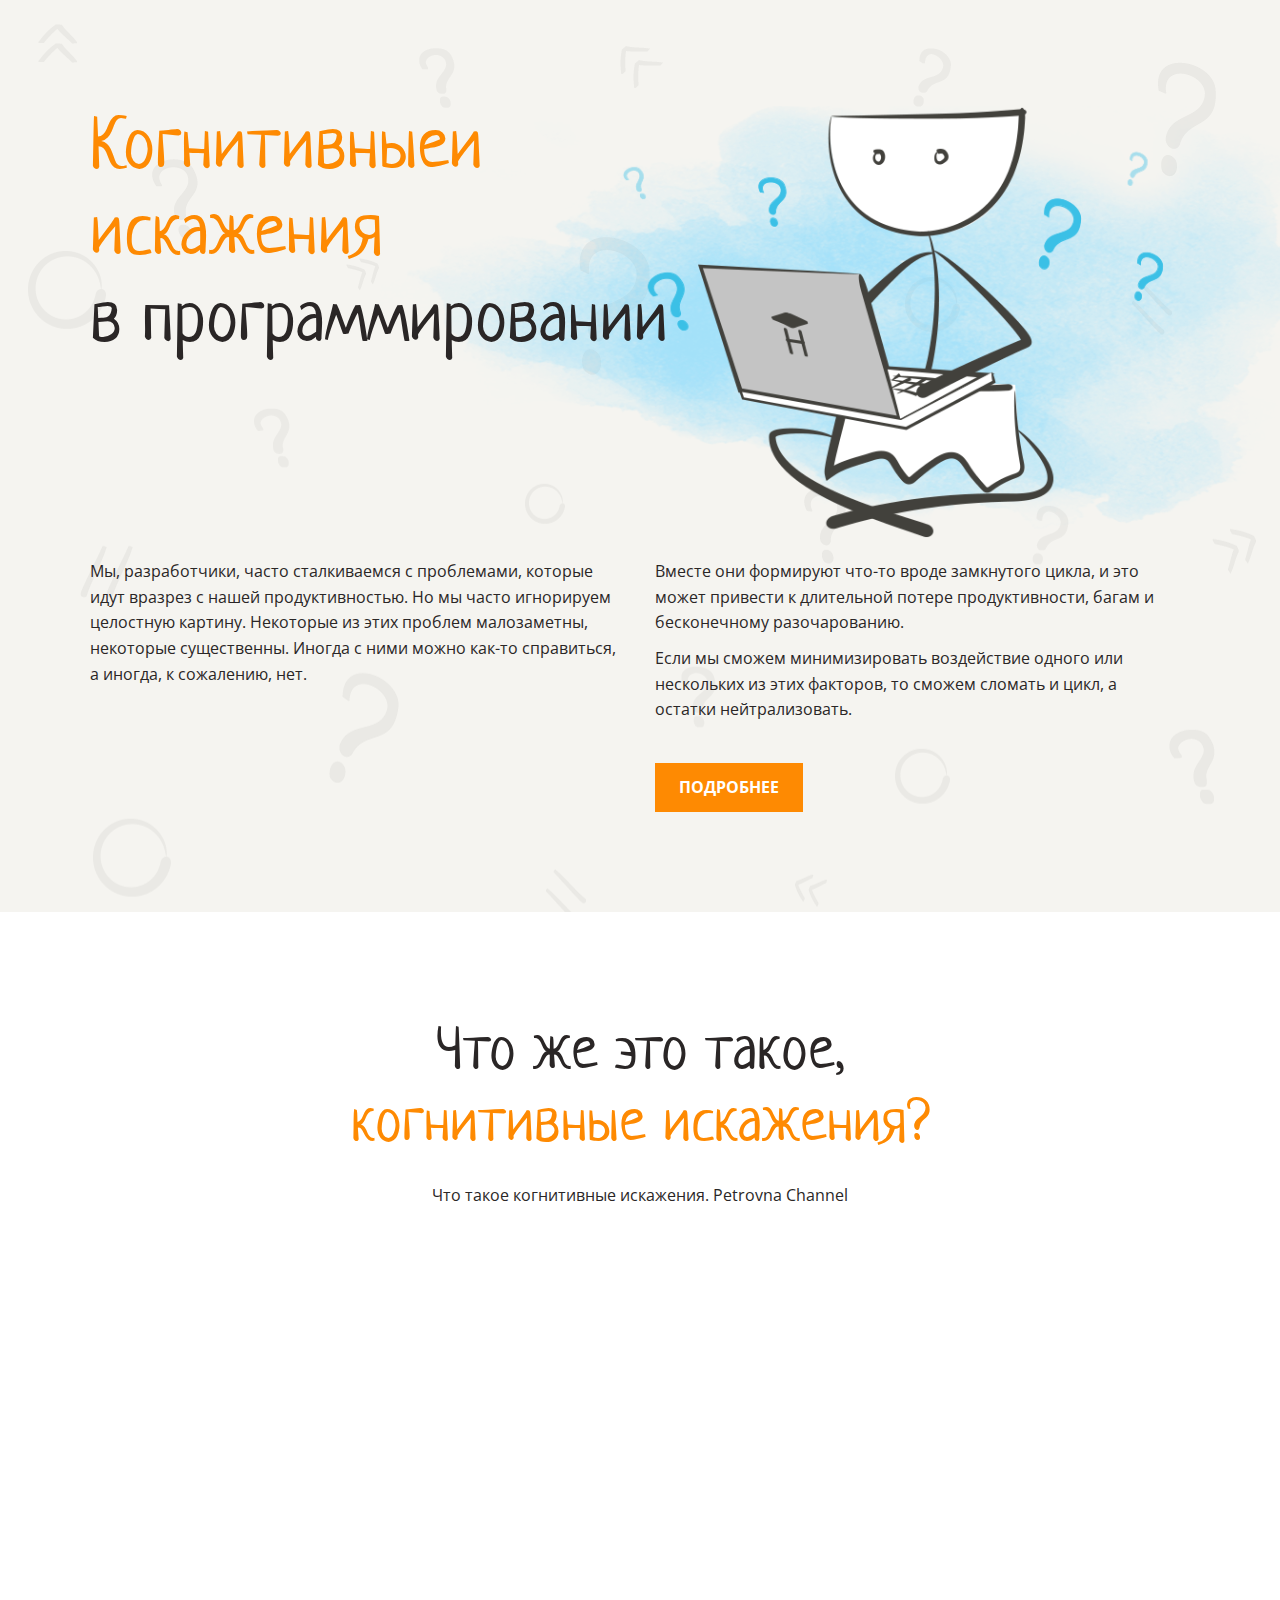
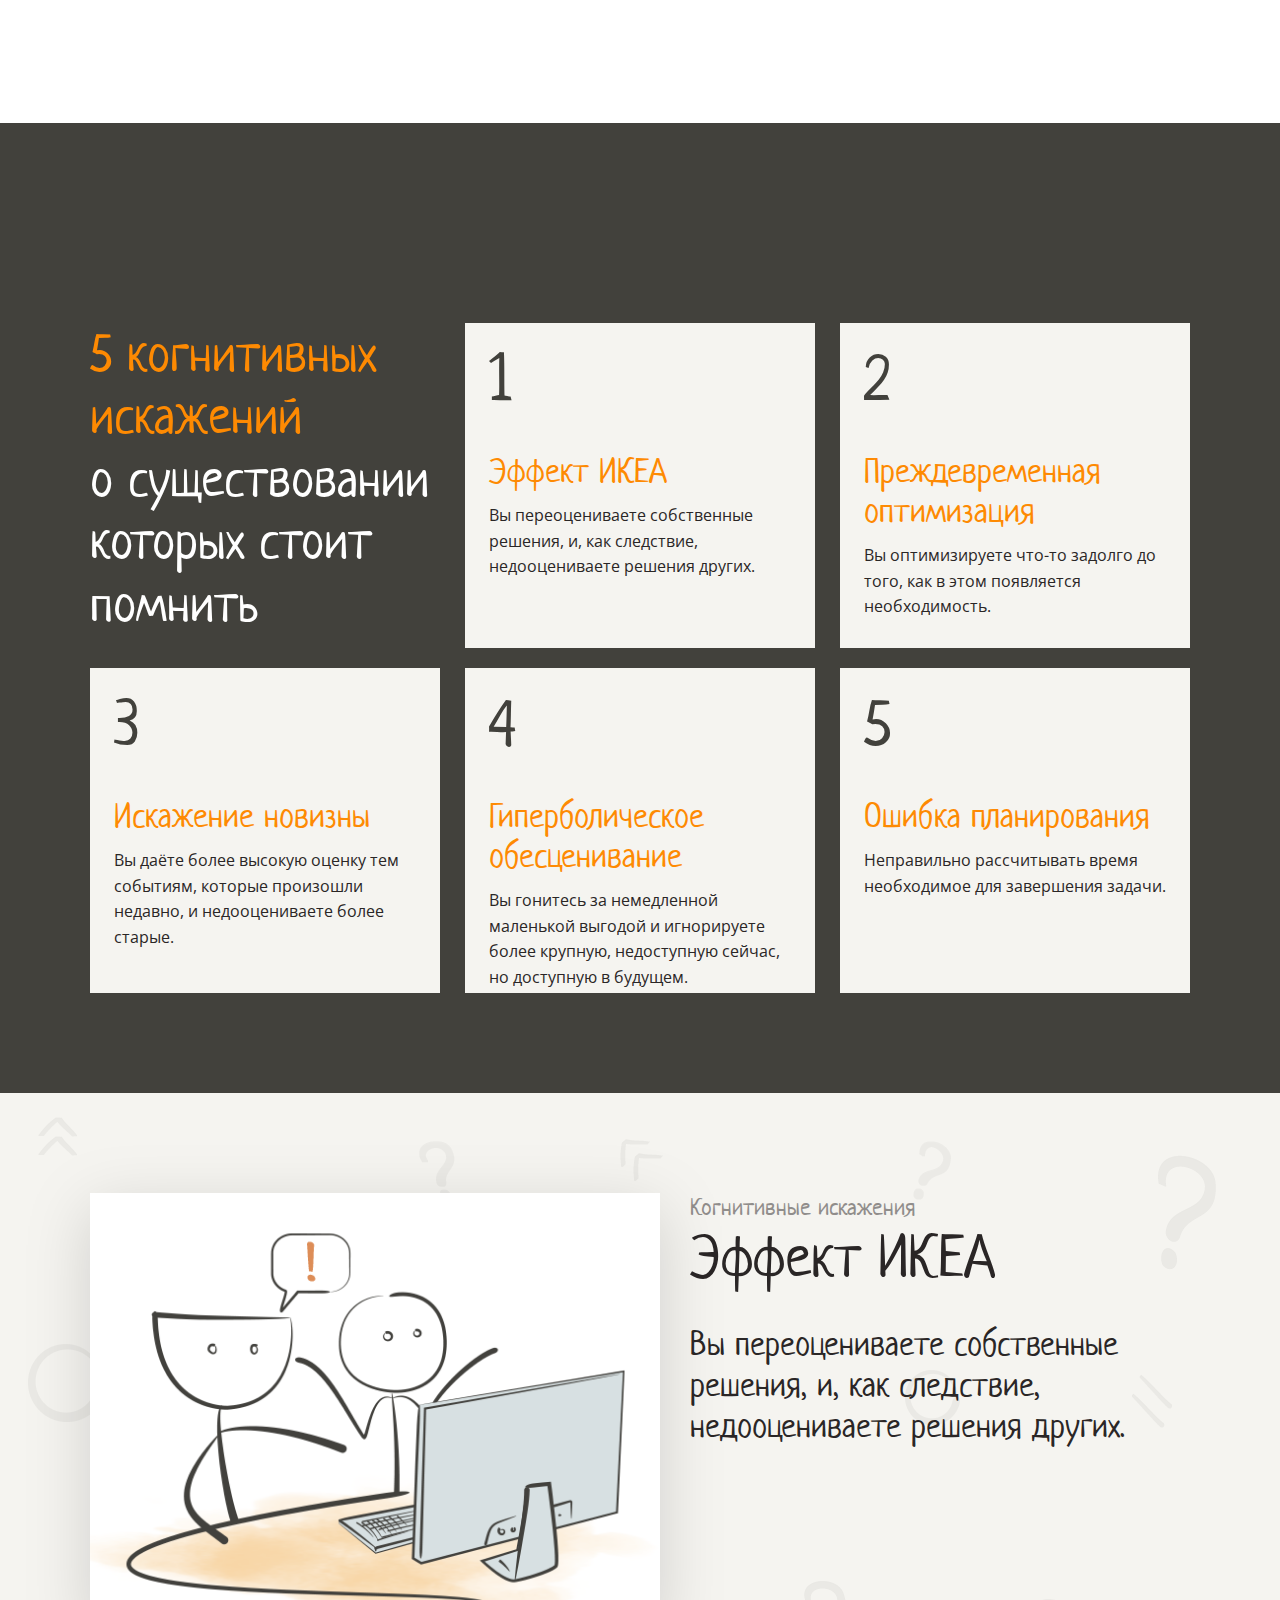
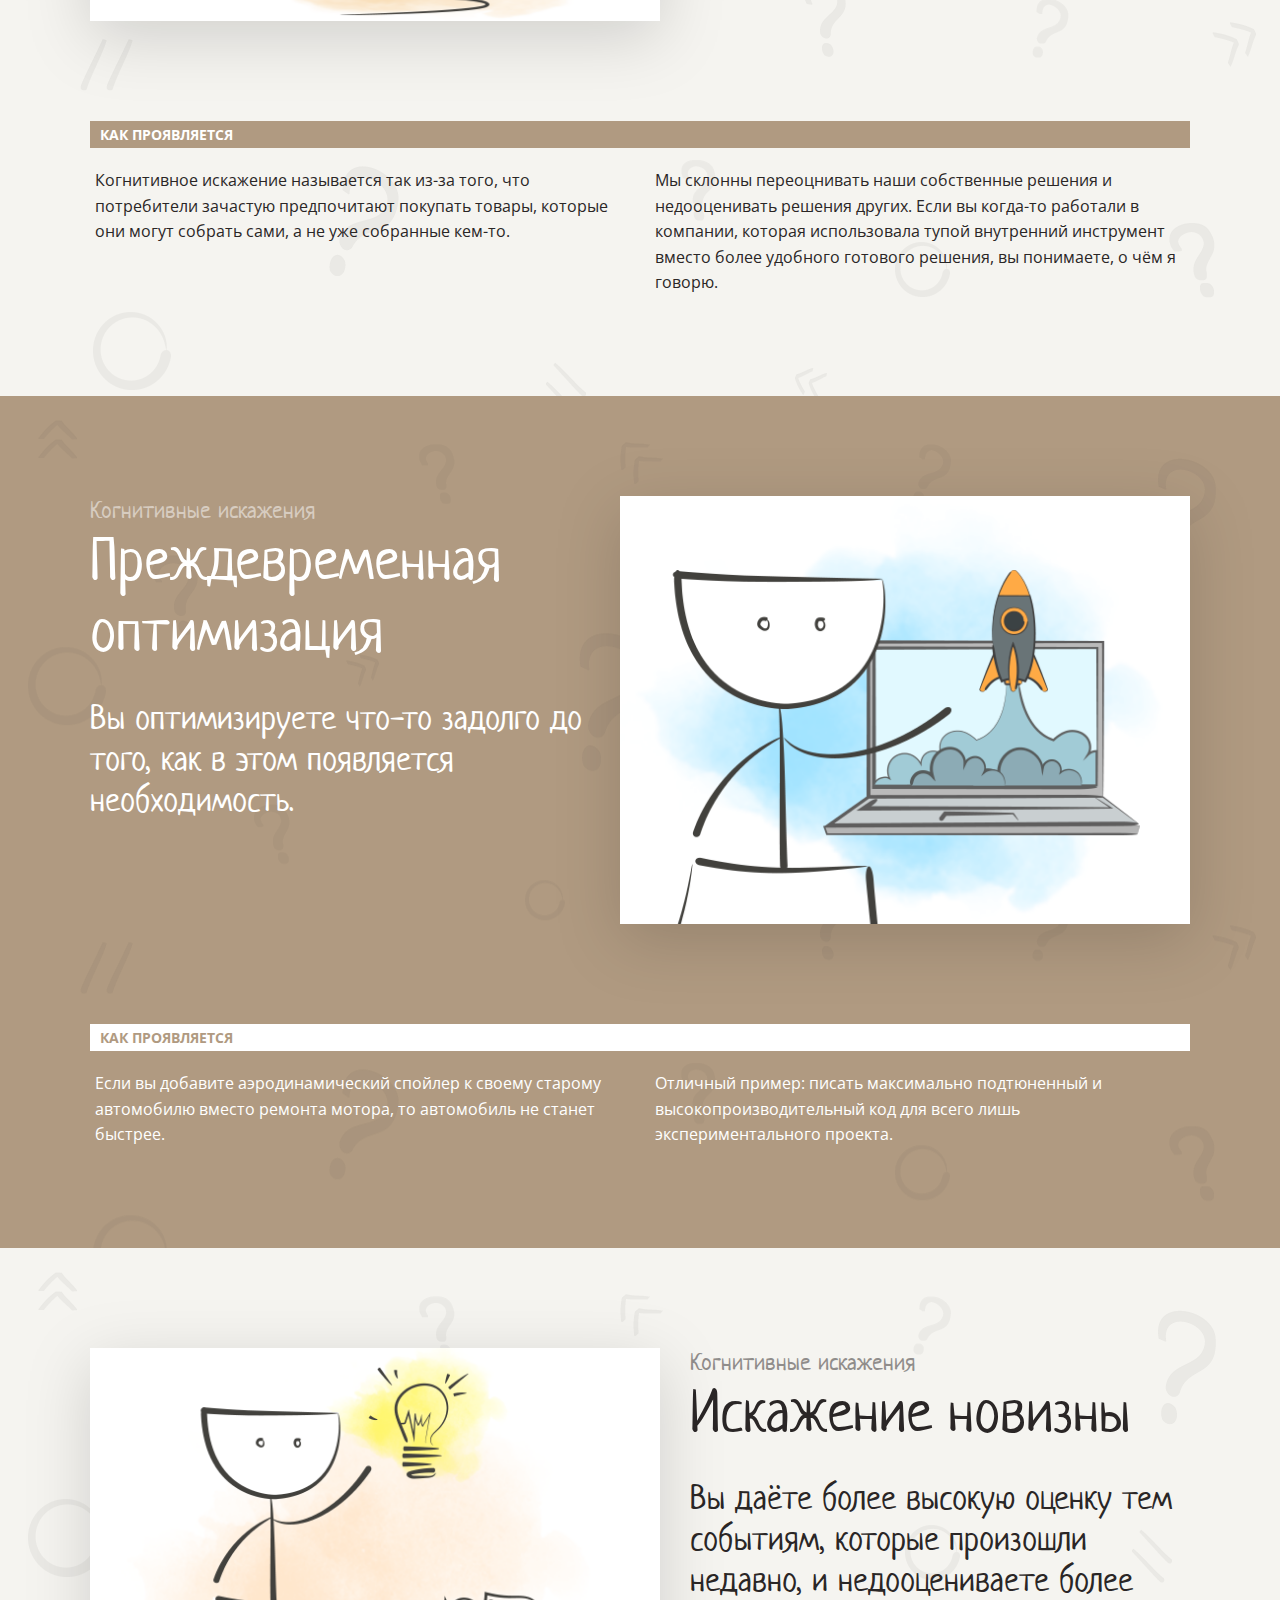
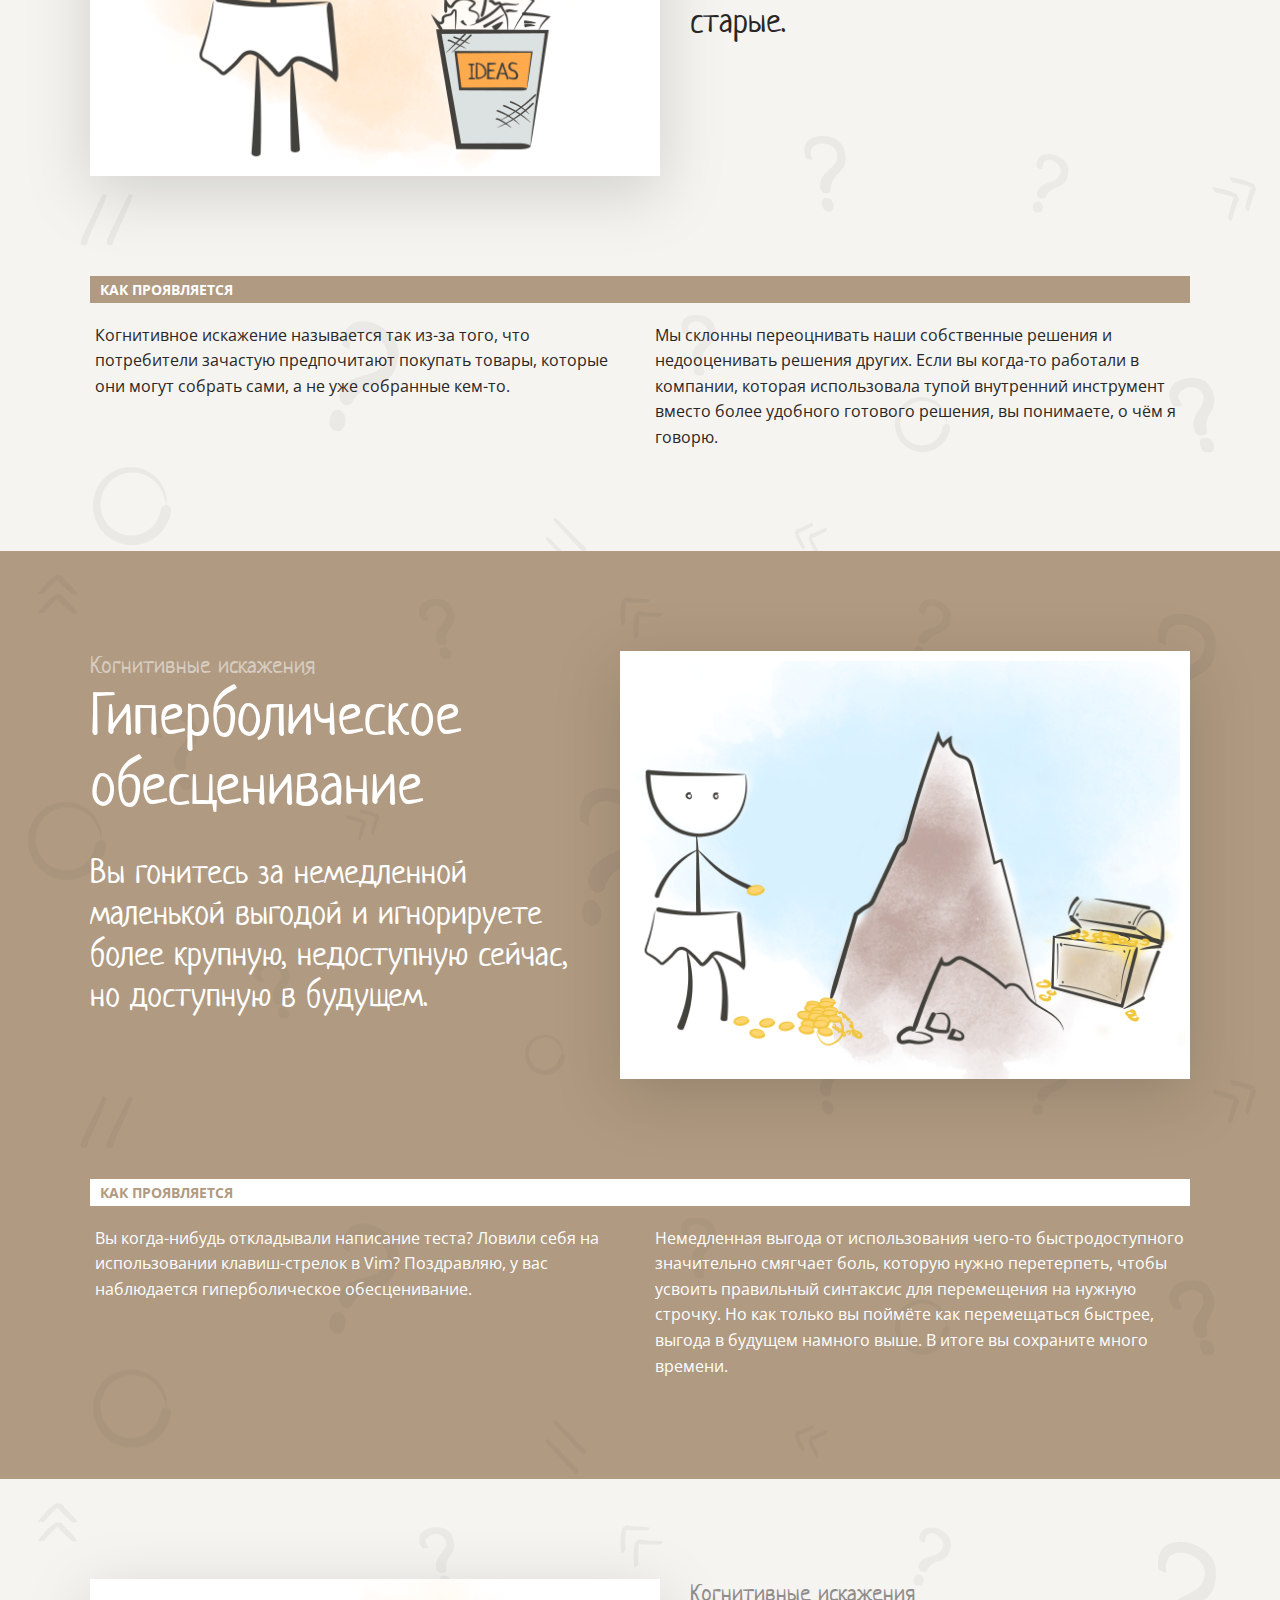
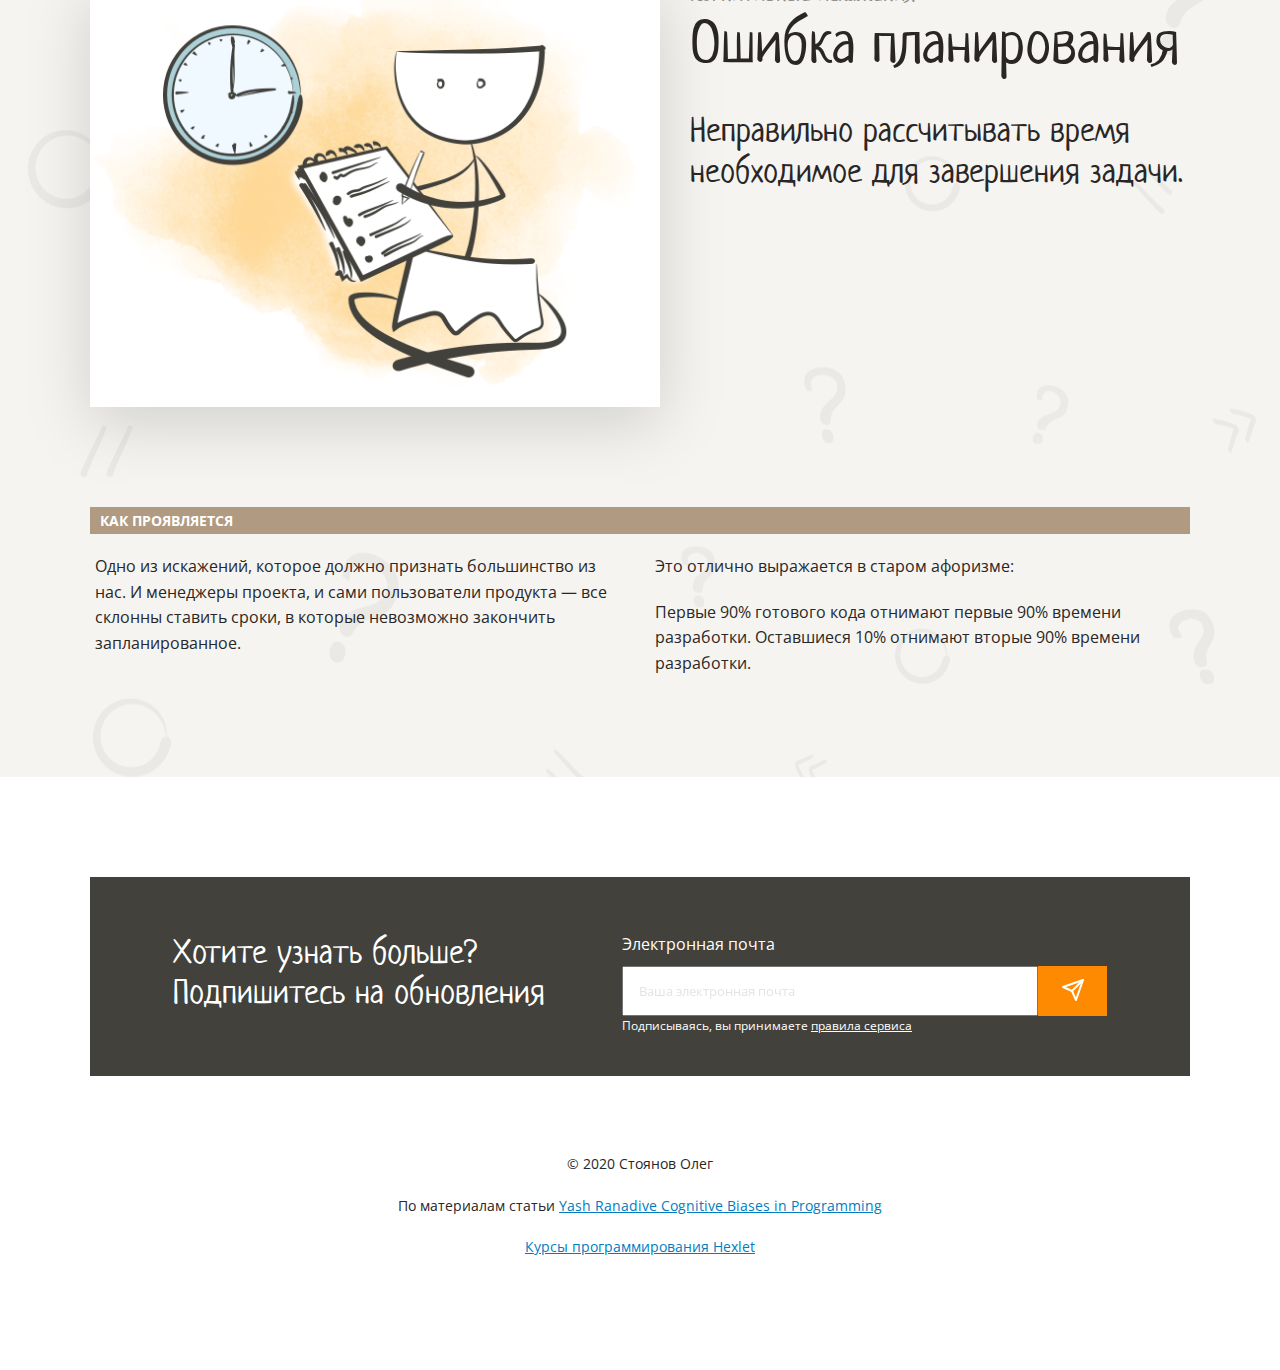
==== src/index.html @ 4da56d98 "add folder src and rename class like OOCSS" ====
<!DOCTYPE html>
<html lang="ru">
<head>
    <meta charset="UTF-8">
    <meta name="viewport" content="width=device-width, initial-scale=1.0">
    <meta http-equiv="X-UA-Compatible" content="ie=edge">
    <title>Когнитивные искажения Олег</title>
    <link rel="preconnect" href="https://fonts.gstatic.com">
    <link href="https://fonts.googleapis.com/css2?family=Open+Sans:wght@400;700&display=swap" rel="stylesheet">
    <link rel="preconnect" href="https://fonts.gstatic.com">
    <link href="https://fonts.googleapis.com/css2?family=Neucha&display=swap" rel="stylesheet">
    <link rel="stylesheet" href="styles/style.css">
</head>
<body>
    <header class="header header-bg">
        <div class="container">
            <h1 class="title">Когнитивныеи <br>искажения <br><span>в программировании</span></h1>
            <div class="header-img">
                <img src="images/main.png" alt="main">
            </div>
            <div class="header-inner mt-200">
                <div class="header-inner-text">
                    <p>Мы, разработчики, часто сталкиваемся с проблемами, которые идут вразрез с нашей продуктивностью.
                        Но мы часто игнорируем целостную картину. Некоторые из этих проблем малозаметны, некоторые
                        существенны. Иногда с ними можно как-то справиться, а иногда, к сожалению, нет.</p>
                </div>
                <div class="header-inner-text">
                    <p class="ml-30">
                        Вместе они формируют что-то вроде замкнутого цикла, и это может привести к длительной потере
                        продуктивности, багам и бесконечному разочарованию.
                    </p>
                    <p class="ml-30">
                        Если мы сможем минимизировать воздействие
                        одного или нескольких из этих факторов, то сможем сломать и цикл, а остатки нейтрализовать.
                    </p>
                    <a href="#" class="yellow-link yellow-link-hover mt-30 ml-30 link-p">подробнее</a>
                </div>
            </div>
        </div>
    </header>
    <main>
        <section class="video-block pt-100">
            <div class="container">
                <h2 class="video-title">Что же это такое,<span>когнитивные искажения?</span></h2>
                <p class="sub-title mb-30 mt-27">Что такое когнитивные искажения. Petrovna Channel</p>
                <div class="video-block-content">
                    <iframe class="video" width="919" height="569" src="https://www.youtube.com/embed/jie9AizBqss"
                        frameborder="0" allowfullscreen></iframe>
                </div>
            </div>
        </section>
        <section class="navigation" id="navigation">
            <div class="container">
                <div class="card-block">
                    <div class="card bg-transparent pd-0">
                        <h3 class="card-title">5 когнитивных искажений <span>о существовании которых стоит
                                помнить</span></h3>
                    </div>
                    <a class="card cart-hover" href="#ikea-effect">
                        <span class="number">1</span>
                        <p class="card-sub-title">Эффект ИКЕА</p>
                        <p class="card-text">Вы переоцениваете собственные решения, и, как следствие, недооцениваете
                            решения других.</p>
                    </a>
                    <a class="card cart-hover" href="#premature-optimization">
                        <span class="number">2</span>
                        <p class="card-sub-title">Преждевременная оптимизация</p>
                        <p class="card-text">Вы оптимизируете что-то задолго до того, как в этом появляется
                            необходимость.
                        </p>
                    </a>
                    <a class="card cart-hover" href="#distortion-of-novelty">
                        <span class="number">3</span>
                        <p class="card-sub-title">Искажение новизны</p>
                        <p class="card-text">Вы даёте более высокую оценку тем событиям, которые произошли недавно, и
                            недооцениваете более старые.</p>
                    </a>
                    <a class="card cart-hover" href="#hyperbolic-depreciation">
                        <span class="number">4</span>
                        <p class="card-sub-title">Гиперболическое обесценивание</p>
                        <p class="card-text">Вы гонитесь за немедленной маленькой выгодой и игнорируете более крупную,
                            недоступную сейчас, но доступную в будущем.</p>
                    </a>
                    <a class="card cart-hover" href="#errors-in-planning">
                        <span class="number">5</span>
                        <p class="card-sub-title">Ошибка планирования</p>
                        <p class="card-text">Неправильно рассчитывать время необходимое для завершения задачи.</p>
                    </a>
                </div>
            </div>
        </section>
        <section class="inner-block inner-block-dark inner-bg" id="ikea-effect">
            <div class="container">
                <div class="flex-block">
                    <div class="block-img">
                        <img src="images/1.png" alt="">
                    </div>
                    <div class="block-cont">
                        <span class="inner-sub-title">Когнитивные искажения</span>
                        <h2 class="inner-title">Эффект ИКЕА</h2>
                        <p class="block-text">
                            Вы переоцениваете собственные решения, и, как следствие, недооцениваете решения других.
                        </p>
                    </div>
                </div>
                <h3 class="title-sm color-white bg-brown mt-100 mb-20">Как проявляется</h3>
                <div class="flex-block">
                    <p class="block-content">Когнитивное искажение называется так из-за того, что потребители зачастую
                        предпочитают покупать товары, которые они могут собрать сами, а не уже собранные кем-то.</p>
                    <p class="block-content">Мы склонны переоцнивать наши собственные решения и недооценивать решения
                        других.
                        Если вы когда-то работали в компании, которая использовала тупой внутренний инструмент вместо
                        более
                        удобного готового решения, вы понимаете, о чём я говорю.</p>
                </div>
            </div>
        </section>
        <section class="inner-block inner-bg inner-block-brown" id="premature-optimization">
            <div class="container">
                <div class="flex-block flex-block-revers">
                    <div class="block-img block-img-margin">
                        <img src="images/2.png" alt="">
                    </div>
                    <div class="block-cont block-cont-margin">
                        <span class="inner-sub-title sub-title-white">Когнитивные искажения</span>
                        <h2 class="inner-title color-white">Преждевременная оптимизация</h2>
                        <p class="block-text color-white">
                            Вы оптимизируете что-то задолго до того, как в этом появляется необходимость.
                        </p>
                    </div>
                </div>
                <h3 class="title-sm color-white bg-white color-brown mt-100 mb-20">Как проявляется</h3>
                <div class="flex-block">
                    <p class="block-content color-white">Если вы добавите аэродинамический спойлер к своему
                        старому
                        автомобилю вместо ремонта мотора, то автомобиль не станет быстрее.</p>
                    <p class="block-content color-white">Отличный пример: писать максимально подтюненный и
                        высокопроизводительный код для всего лишь экспериментального проекта.</p>
                </div>
            </div>
        </section>
        <section class="inner-block inner-block-dark inner-bg" id="distortion-of-novelty">
            <div class="container">
                <div class="flex-block">
                    <div class="block-img">
                        <img src="images/3.png" alt="">
                    </div>
                    <div class="block-cont block-cont-margin">
                        <span class="inner-sub-title">Когнитивные искажения</span>
                        <h2 class="inner-title">Искажение новизны</h2>
                        <p class="block-text">
                            Вы даёте более высокую оценку тем событиям, которые произошли недавно, и недооцениваете
                            более
                            старые.
                        </p>
                    </div>
                </div>
                <h3 class="title-sm color-white bg-brown mt-100 mb-20">Как проявляется</h3>
                <div class="flex-block">
                    <p class="block-content">Когнитивное искажение называется так из-за того, что потребители зачастую
                        предпочитают покупать товары, которые они могут собрать сами, а не уже собранные кем-то.</p>
                    <p class="block-content">Мы склонны переоцнивать наши собственные решения и недооценивать решения
                        других.
                        Если вы когда-то работали в компании, которая использовала тупой внутренний инструмент вместо
                        более
                        удобного готового решения, вы понимаете, о чём я говорю.</p>
                </div>
            </div>
        </section>
        <section class="inner-block inner-bg inner-block-brown" id="hyperbolic-depreciation">
            <div class="container">
                <div class="flex-block flex-block-revers">
                    <div class="block-img block-img-margin">
                        <img src="images/4.png" alt="">
                    </div>
                    <div class="block-cont block-cont-margin">
                        <span class="inner-sub-title sub-title-white">Когнитивные искажения</span>
                        <h2 class="inner-title color-white">Гиперболическое обесценивание</h2>
                        <p class="block-text color-white">
                            Вы гонитесь за немедленной маленькой выгодой и игнорируете более крупную, недоступную
                            сейчас, но
                            доступную в будущем.
                        </p>
                    </div>
                </div>
                <h3 class="title-sm color-white bg-white color-brown mt-100 mb-20">Как проявляется</h3>
                <div class="flex-block">
                    <p class="block-content color-white">Вы когда-нибудь откладывали написание теста? Ловили
                        себя на
                        использовании клавиш-стрелок в Vim? Поздравляю, у вас наблюдается гиперболическое обесценивание.
                    </p>
                    <p class="block-content color-white">Немедленная выгода от использования чего-то
                        быстродоступного
                        значительно смягчает боль, которую нужно перетерпеть, чтобы усвоить правильный синтаксис для
                        перемещения на нужную строчку. Но как только вы поймёте как перемещаться быстрее, выгода в
                        будущем
                        намного выше. В итоге вы сохраните много времени.</p>
                </div>
            </div>
        </section>
        <section class="inner-block inner-block-dark inner-bg" id="errors-in-planning">
            <div class="container">
                <div class="flex-block">
                    <div class="block-img">
                        <img src="images/5.png" alt="">
                    </div>
                    <div class="block-cont block-cont-margin">
                        <span class="inner-sub-title">Когнитивные искажения</span>
                        <h2 class="inner-title">Ошибка планирования</h2>
                        <p class="block-text">
                            Неправильно рассчитывать время необходимое для завершения задачи.
                        </p>
                    </div>
                </div>
                <h3 class="title-sm color-white bg-brown mt-100 mb-20">Как проявляется</h3>
                <div class="flex-block">
                    <p class="block-content">Одно из искажений, которое должно признать большинство из нас. И менеджеры
                        проекта, и сами пользователи продукта — все склонны ставить сроки, в которые невозможно
                        закончить
                        запланированное.</p>
                    <p class="block-content"><span>Это отлично выражается в старом афоризме: </span>Первые 90% готового
                        кода
                        отнимают первые 90% времени разработки. Оставшиеся 10% отнимают вторые 90% времени разработки.
                    </p>
                </div>
            </div>
        </section>
    </main>
    <footer class="footer">
        <div class="container">
            <div class="footer-inner">
                <div class="footer-inner-text">
                    <h3 class="color-white">Хотите узнать больше? Подпишитесь на обновления</h3>
                </div>
                <div class="footer-inner-form">
                    <form action="" class="form-footer">
                        <label for="input-email" class="color-white">Электронная почта</label>
                        <div class="form-block">
                            <input type="email" id="input-email" placeholder="Ваша электронная почта">
                            <button class="btn btn-footer btn-yellow btn-yellow-hover"></button>
                        </div>

                        <p class="form-text color-white">Подписываясь, вы принимаете <a href="#" class="fom-link color-white">правила
                                сервиса</a>
                        </p>
                    </form>
                </div>
            </div>
            <div class="footer-bottom">
                <p class="footer-copy">© 2020 Стоянов Олег</p>
                <p class="footer-bottom-text">По материалам статьи
                    <a href="https://medium.com/hackernoon/cognitive-biases-in-programming-5e937707c27b"
                        class="footer-bottom-link">Yash Ranadive Cognitive Biases in Programming</a>
                </p>
                <a href="https://ru.hexlet.io/" class="footer-bottom-link">Курсы программирования Hexlet</a>
            </div>
        </div>
    </footer>

</body>

</html>
---- src/styles/style.css ----
/** CSS STYLE **/
:root{
   --color-white:#fff;
   --transparent-white:#d7ccc0;
   --color-light:#f5f4f0;
   --color-basis:#fe8a02;
   --color-dark:#2a2626;
   --transparerent-dark: #908d8b;
   --color-brown:#b09a81;
   --color-blue:#1085c5;
   --color-primary-dark:#42413C;
   --bg-basis-hover: #EA7600;


}

*{
   box-sizing: border-box;
   margin: 0;
   padding: 0;
}

body{
   font-family: 'Open Sans', sans-serif;
   font-size: 16px;
   line-height: 1.6em;
   color:var(--color-dark);
}

h1, h2, h3, h4, h5, h6{
   font-family: 'Neucha', cursive;
   line-height: 1.2em;
   font-weight: 400;
}

h1{
   font-size: 72px;
}

h2{
   font-size: 60px;
}

h3{
   font-size: 34px;
}

a{
   text-decoration: none;
}

.btn{
   outline: none;
   border: none;
   background: transparent;
   cursor: pointer;
}

.mt-200{
   margin-top:200px;
}

.mt-100{
   margin-top:100px;
}

.mt-30{
   margin-top: 30px;
}

.mt-27{
   margin-top: 27px;
}

.mb-30{
   margin-bottom:30px;
}

.mb-20{
   margin-bottom:20px;
}

.ml-30{
   margin-left: 30px;
}

.pt-100{
   padding-top:100px;
}

.link-p{
   padding: 12px 24px;
}

.yellow-link{
   background:var(--color-basis);
   text-transform: uppercase;
   font-weight: 700;
   color:var(--color-white);
   display: inline-block;
}

.btn-yellow{
   background-color: var(--color-basis);
}

.yellow-link-hover:hover,
.btn-yellow-hover:hover{
   background:var(--bg-basis-hover);
}

.color-white{
   color: var(--color-white);
}

.bg-brown{
   background-color:var(--color-brown);
}

.bg-white{
   background-color:var(--color-white);
}

.color-brown{
   color:var(--color-brown)
}

.container{
   --size:1100px;
   max-width: var(--size);
   margin: 0px auto;
   position: relative;
}

.header{
   padding: 100px 0;
   background: var(--color-light);
}

.header-bg{
   position: relative; 
 }

 .header-bg::before{
   content:"";
   position: absolute;
   left: 0;
   right: 0;
   top: 0;
   bottom: 0;
   background-image: url(../images/background.png);
   background-repeat: no-repeat;
   opacity: 0.06;
}

.header-img {
   position: absolute;
    max-height: 525px;
    max-width: 100%;
    top: -55px;
    right: -290px;
}

.header-img img{
   width: 100%;
}

.title{
   color:var(--color-basis);
   margin: 0;
   position: relative;
   z-index: 3;
}

.title > span{
   color: var(--color-dark);
}

.header-inner {
   display: flex;
   flex-wrap: wrap;
}

.header-inner-text {
   max-width: 535px;
}

.header-inner-text p{
   margin-bottom: 10px;
}

/* video */
.video-block{
   position: relative;
}

.video-title{
   color: var(--color-dark);
   text-align: center;
}

.video-title > span {
   display: block;
   color:var(--color-basis);
}

.sub-title {
    text-align: center;
}

.video-block-content {
   max-width: 919px;
   margin: 0px auto;
   position: relative;
   z-index: 9;
}

.video {
   display: block;
   filter: drop-shadow(0 16px 32px rgba(0, 0, 0, 0.15));
}

/* navigation */
.navigation{
   background-color: var(--color-primary-dark);
   position: relative;
   z-index: 1;
   margin-top: -85px;
   padding-top: 100px;
   padding-bottom: 80px;
}

.card-block {
   display: flex;
   flex-wrap: wrap;
   margin-top: 100px;
   align-items: center;
   justify-content: space-between;
}

.card {
   width: 350px;
   height: 325px;
   display: block;
   background-color:var(--color-light);
   padding: 24px;
   cursor: pointer;
   margin-bottom: 20px;
   transition: all .5s ease;
   -webkit-transition: all .5s ease;
   -moz-transition: all .5s ease;
   -ms-transition: all .5s ease;
   -o-transition: all .5s ease;
}

.bg-transparent{
   background-color: transparent;
}

.pd-0{
   padding: 0;
}

.cart-hover:hover{
   background-color:var(--color-basis);
   /* box-shadow: 0px 0px 6px 6px var(--transparerent-dark); */
   transition: all .5s ease;
   -webkit-transition: all .5s ease;
   -moz-transition: all .5s ease;
   -ms-transition: all .5s ease;
   -o-transition: all .5s ease;
}

.cart-hover:hover .number,
.cart-hover:hover .card-sub-title,
.cart-hover:hover .card-text{
   color:var(--color-white);
}

.card-title {
   font-size: 52px;
   line-height: 1.2;
   color: var(--color-basis);
   margin: 0;
}

.card-title > span {
   color:var(--color-white);
   display: block;
}

.number{
   display: block;
   margin-bottom: 40px;
   font-size: 64px;
   line-height: 1;
   color:var(--color-primary-dark);
   font-family: 'Neucha', cursive;
}

.card-sub-title{
   color:var(--color-basis);
   font-family: 'Neucha', cursive;
   font-size: 34px;
   line-height: 40px;
   margin: 0 0 12px 0;
}

.card-text{
   color:var(--color-dark);
   margin: 0;
}

/* ikea-effect */

.inner-block{
   position: relative;
   padding: 100px 0;
}
.inner-block-dark{
   background-color:var(--color-light);
}

.inner-bg::before{
   content:"";
   position: absolute;
   top: 0;
   right: 0;
   bottom: 0;
   left: 0;
   background-image:url(../images/background.png);
   background-repeat:no-repeat;
   opacity: 0.06;
}

.flex-block {
   display: flex;
   justify-content: center;
   flex-wrap: wrap;
}

.block-img {
   max-width: 570px;
   filter: drop-shadow(0px 16px 32px rgba(0, 0, 0, 0.15));
   margin-right: 30px;
}

.block-img > img{
   width: 100%;
   vertical-align: middle;
}

.inner-sub-title {
   font-family: Neucha;
   font-weight: normal;
   font-size: 24px;
   line-height: 29px;
   display: block;
   color: var(--transparerent-dark);
}

.inner-title {
   margin-bottom: 30px;
   font-weight: 400;
   font-size: 59px;
}

.block-text {
   max-width: 500px;
   font-family: Neucha;
   font-weight: normal;
   font-size: 34px;
   line-height: 41px;
}

.title-sm {
   font-family: Open Sans;
   font-weight: bold;
   font-size: 14px;
   line-height: 17px;
   padding: 5px 0 5px 10px;
   text-transform: uppercase;
}

.title-bg-brown{
   background-color:var(--color-brown);
}

.block-content{
   max-width: 530px;
}

.block-cont {
   max-width: 530px;
}

.block-content:first-child{
   margin-right: 30px;
}

.block-content > span{
   display: block;
   margin-bottom: 20px;
}

/* premature-optimization */

.inner-block-brown{
   background-color:var(--color-brown);
}

.flex-block-revers {
   flex-direction: row-reverse;
   color:var(--color-white);
}

.block-img-margin{
   margin-right: 0;
}

.block-cont-margin{
   margin-right: 0px;
}

.sub-title-white{
   color:var(--transparent-white);
}

/* footer */
.footer {
   padding: 100px 0 110px 0;
}

.footer-inner {
   padding: 55px 55px 40px 55px;
   background: #42413C;
   display: flex;
   flex-wrap: wrap;
   justify-content: space-around;
}

.footer-inner-text {
   max-width: 393px;
}

.footer-inner-form{
   max-width:485px;
}

.form-footer label{
   display: block;
   margin-bottom: 9px;
}

::placeholder{
   font-family: Open Sans;
   font-weight: 400;
   font-size: 13.1px;
   line-height: 1.6;
   opacity: 0.2;
   color: #757575;
}

.form-block{
   display: flex;
   justify-content: space-around;
   align-items:center;
}

.form-block > input{
   height: 50px;
   padding: 15px;
   width: 423px;
}

.btn-footer{
   width: 70px;
   height: 50px;
   position: relative;
}

.btn-footer::before{
   content:url(../images/send.svg);
   width: 24px;
   height: 24px;
   position: absolute;
   top: 12px;
   left: 23px;
}

.form-text{
   font-size: 12px;
   line-height: 20px;
}

.fom-link{
   font-size: 12px;
   line-height: 20px;
   text-decoration: underline;
}

.fom-link:hover{
   color:var(--color-blue);
   opacity: 0.8;
   cursor: pointer;
}

.footer-bottom {
   text-align: center;
   margin-top: 75px;
}

.footer-copy{
   font-size: 14px;
}

.footer-bottom-text {
   font-size: 14px;
   margin: 16px 0;
}

.footer-bottom-link{
   color:#007DC1;
   text-decoration: underline;
   font-size: 14px;
}
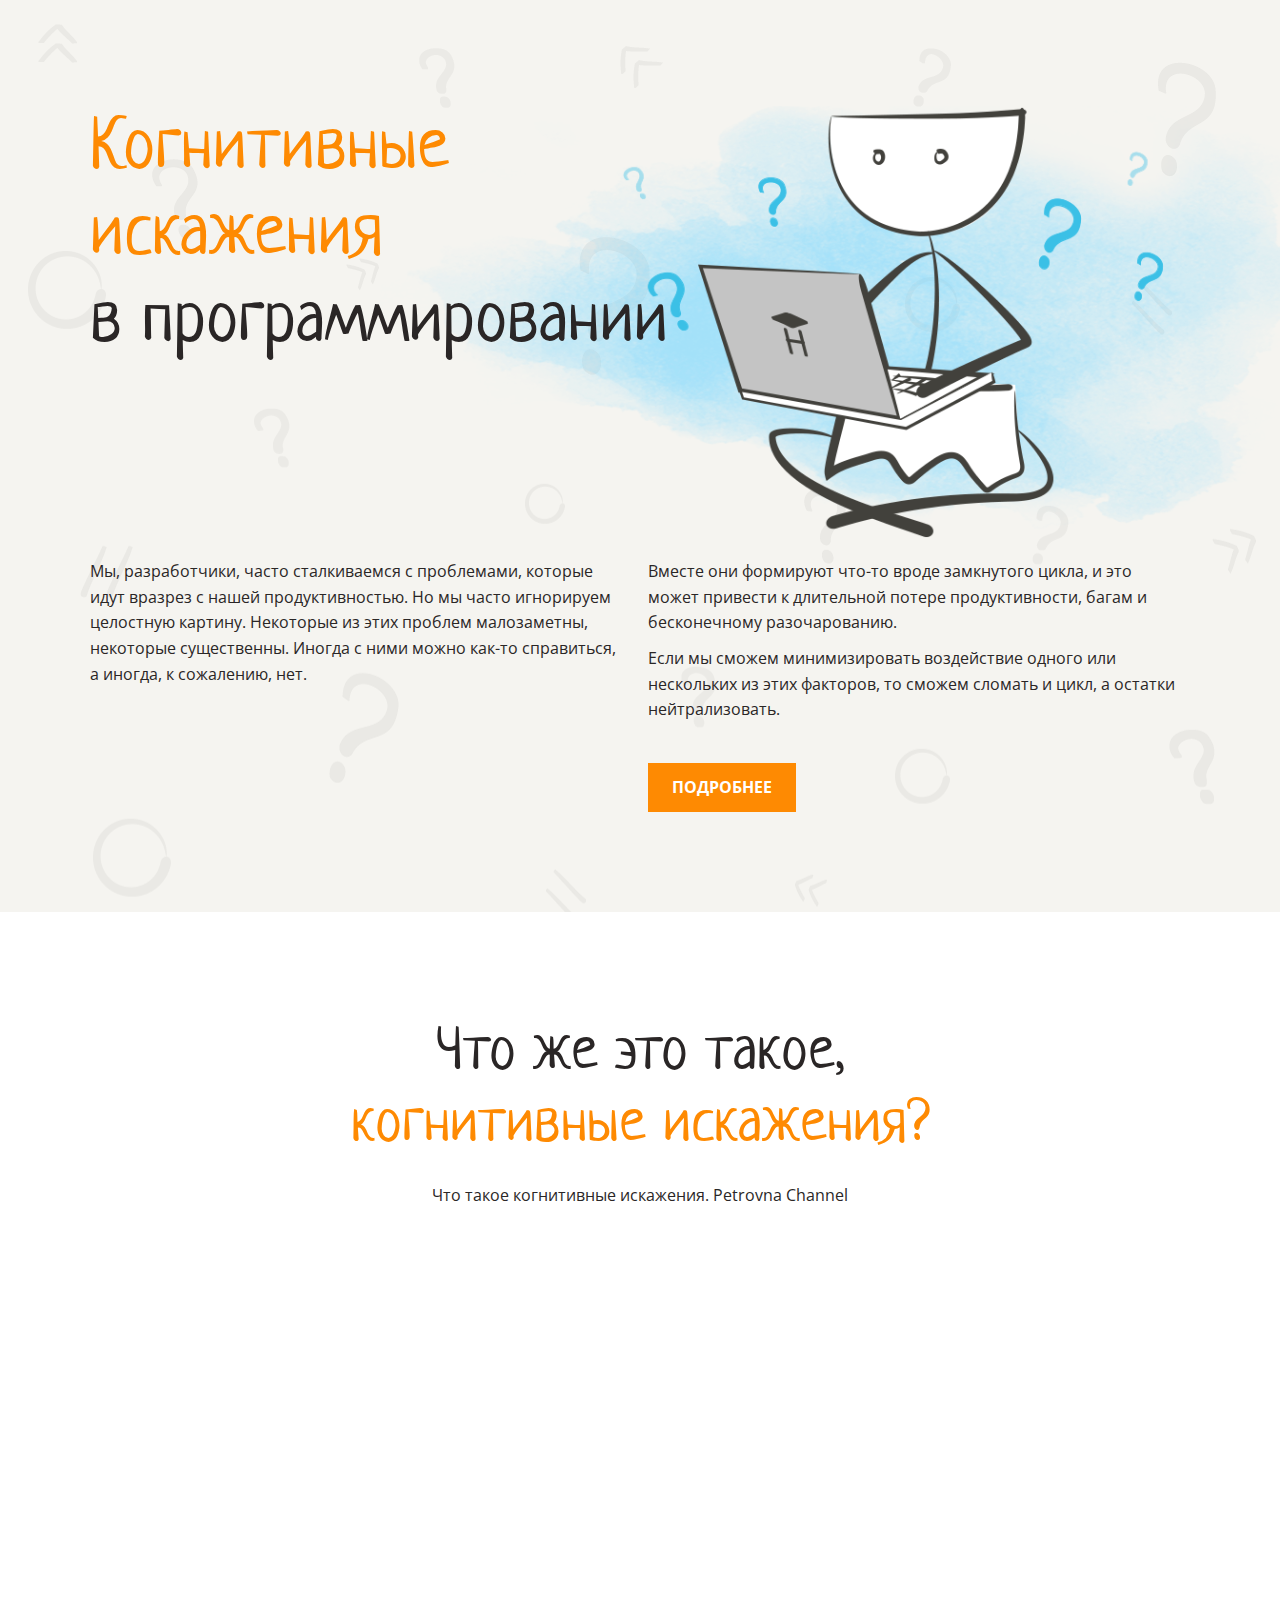
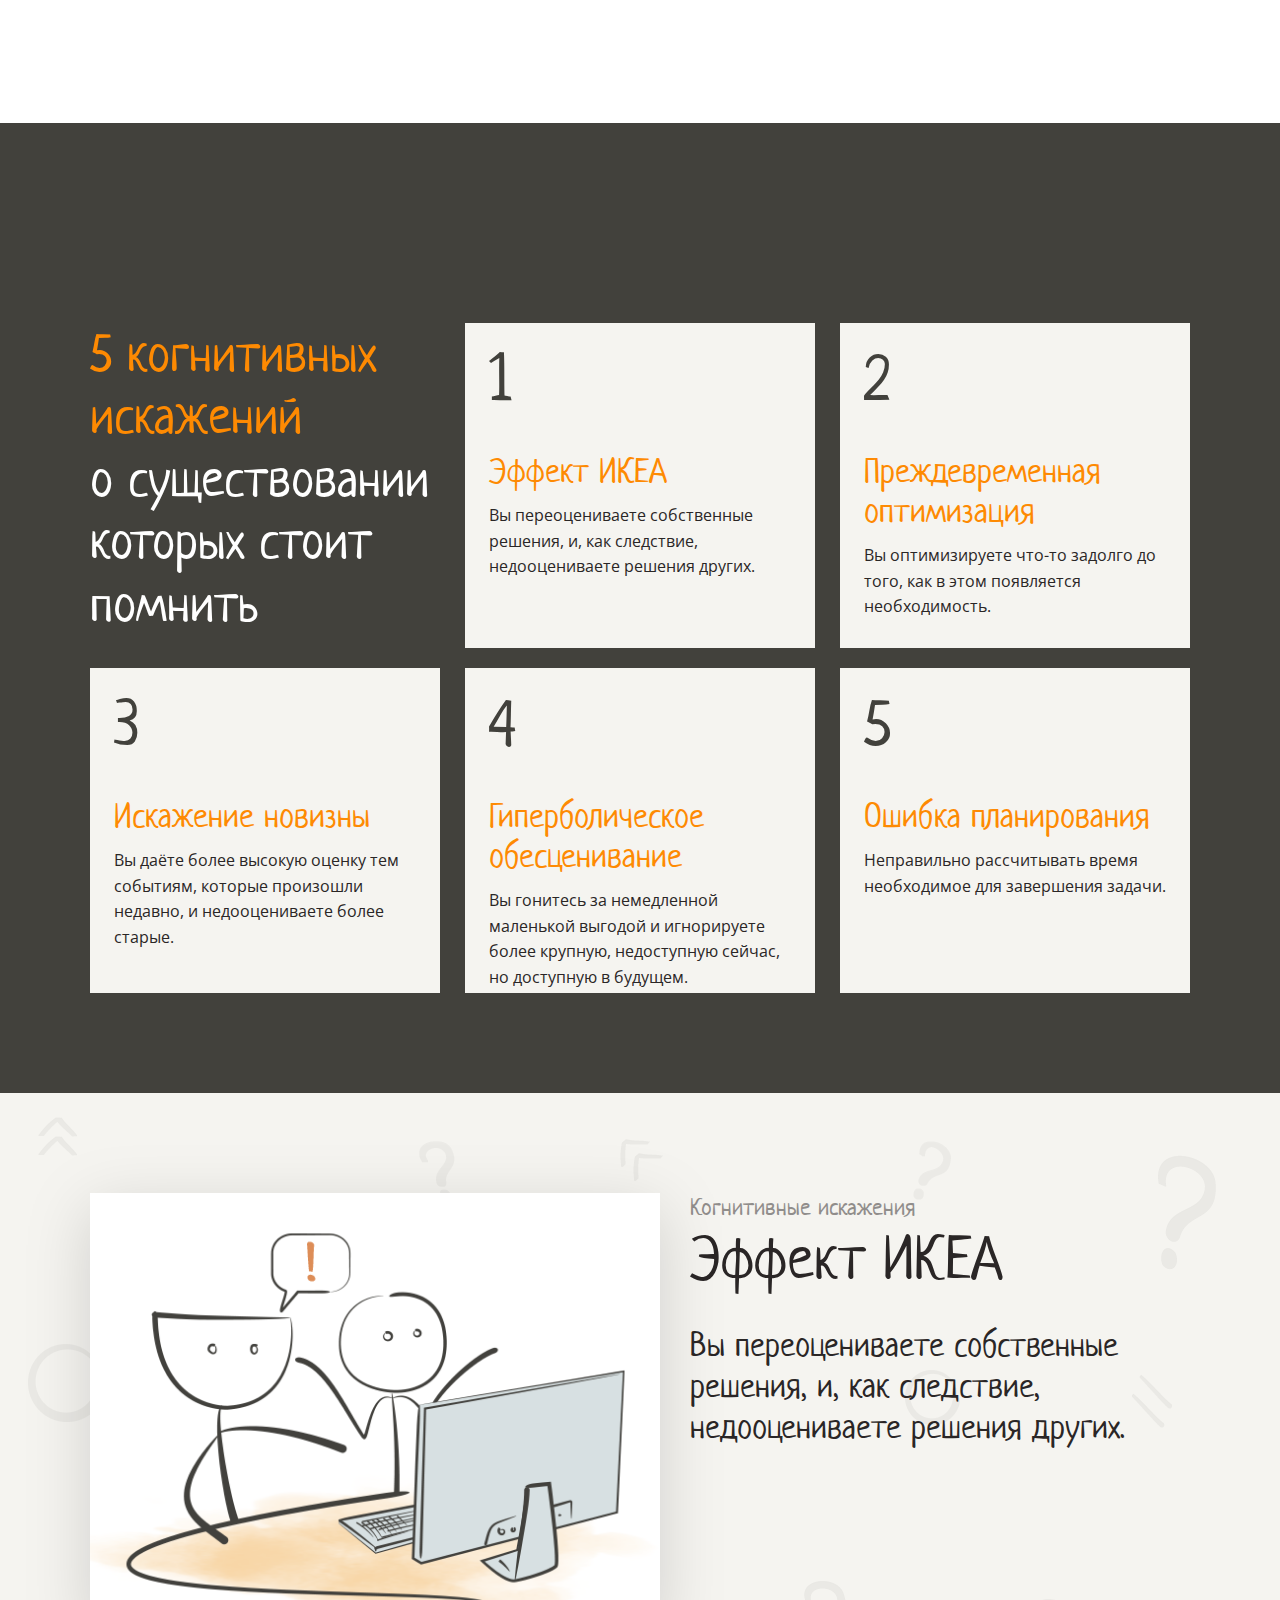
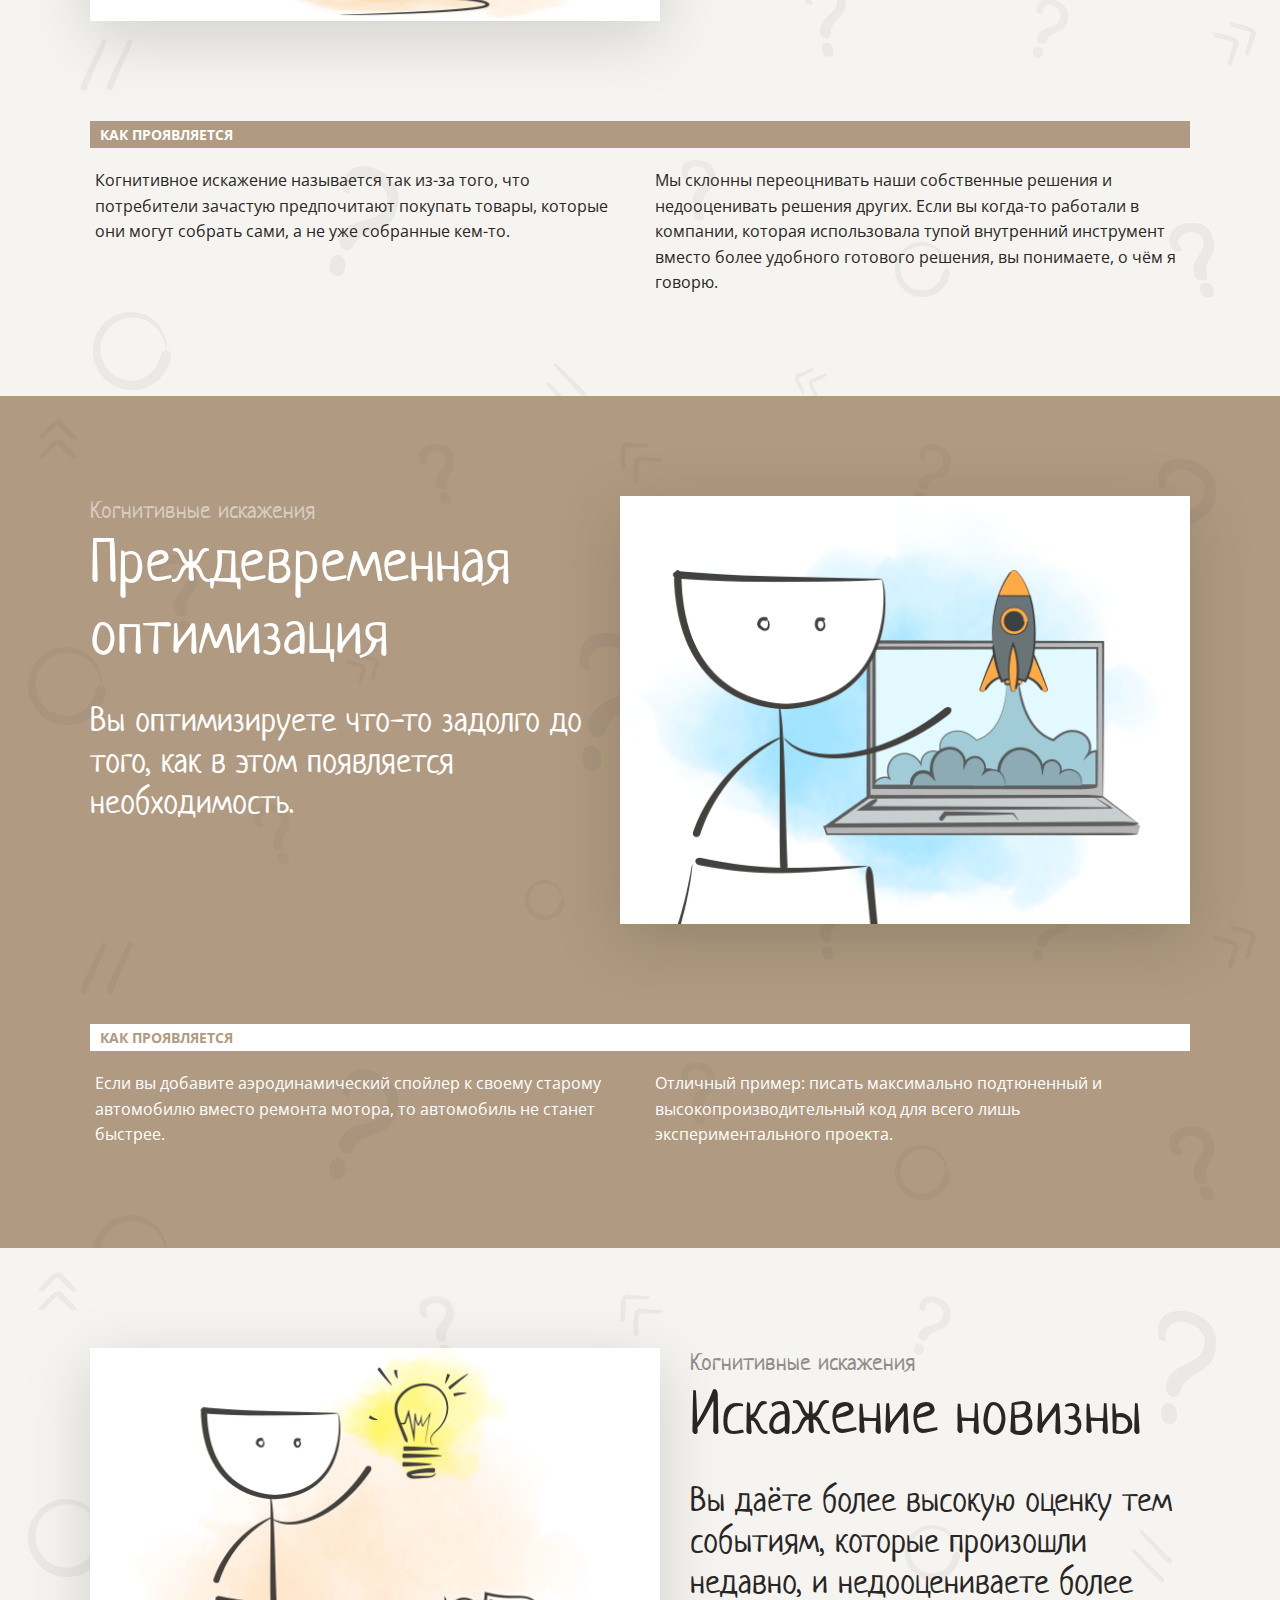
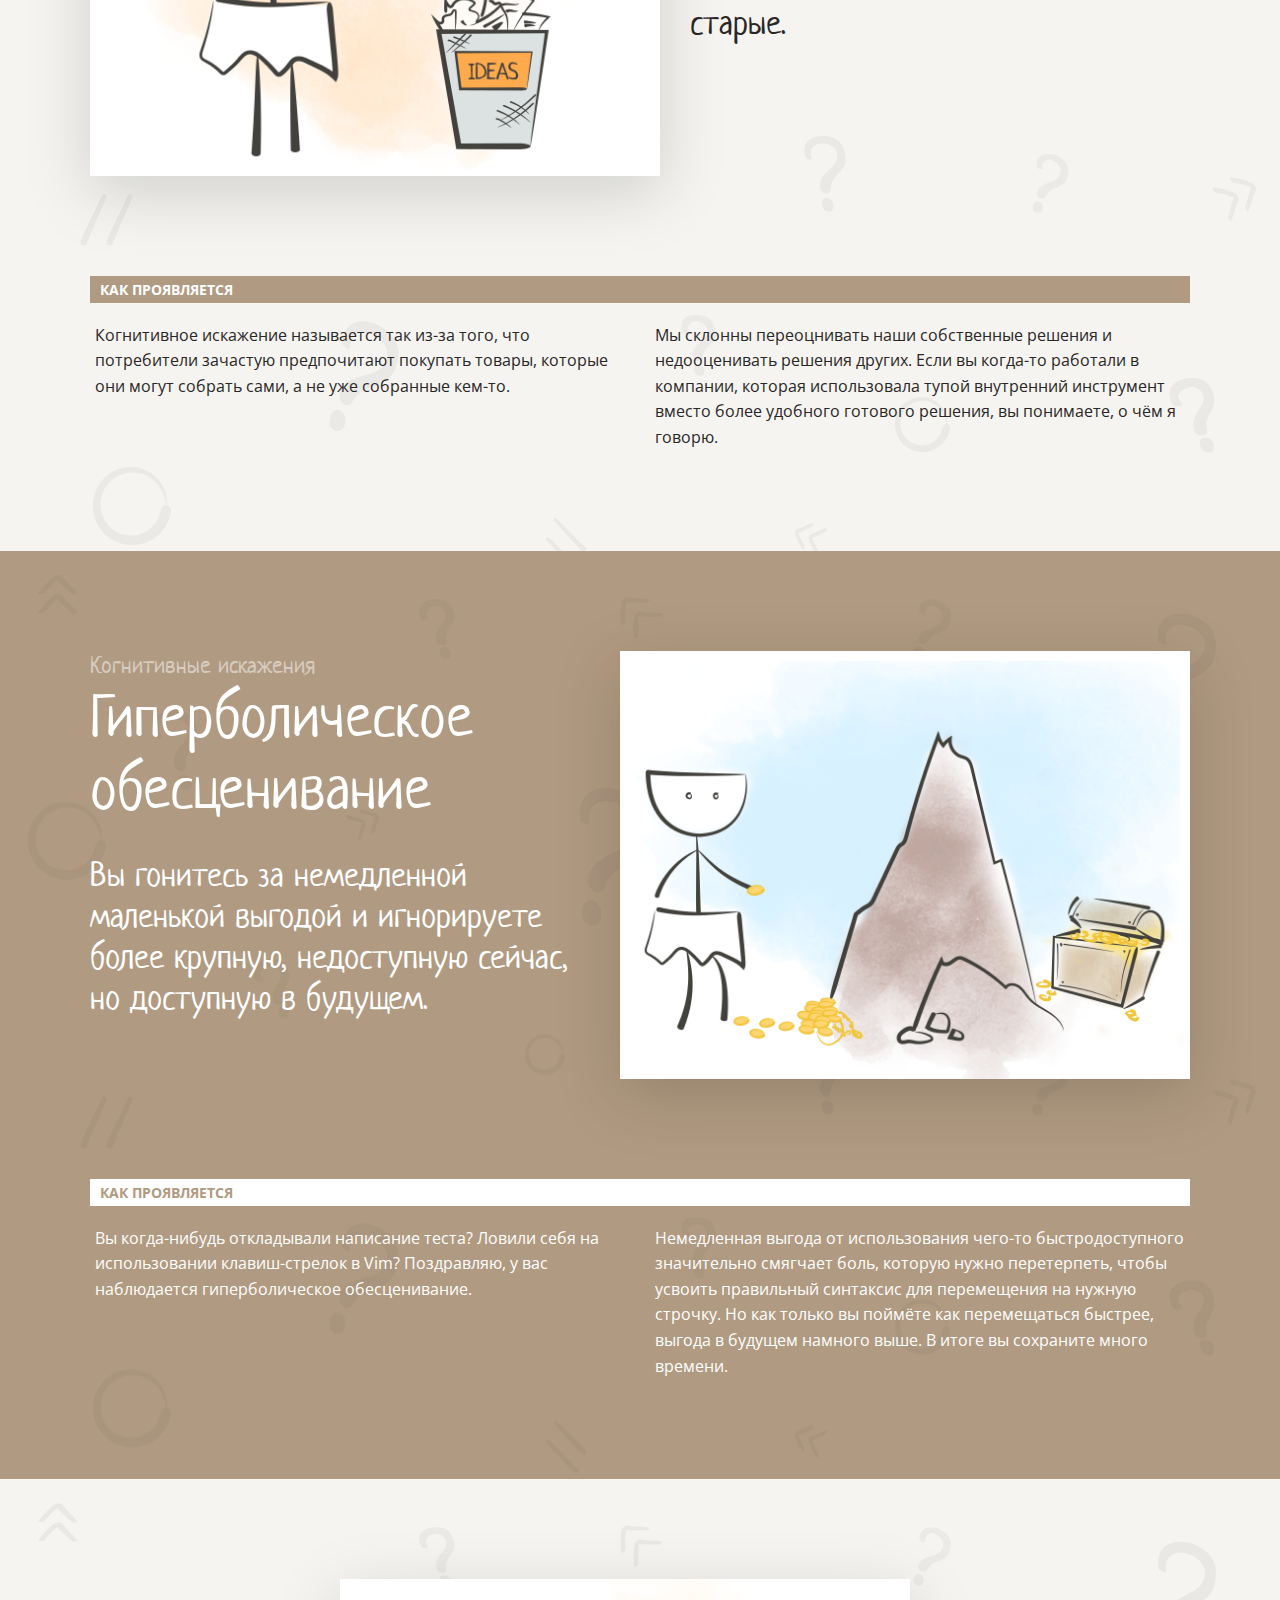
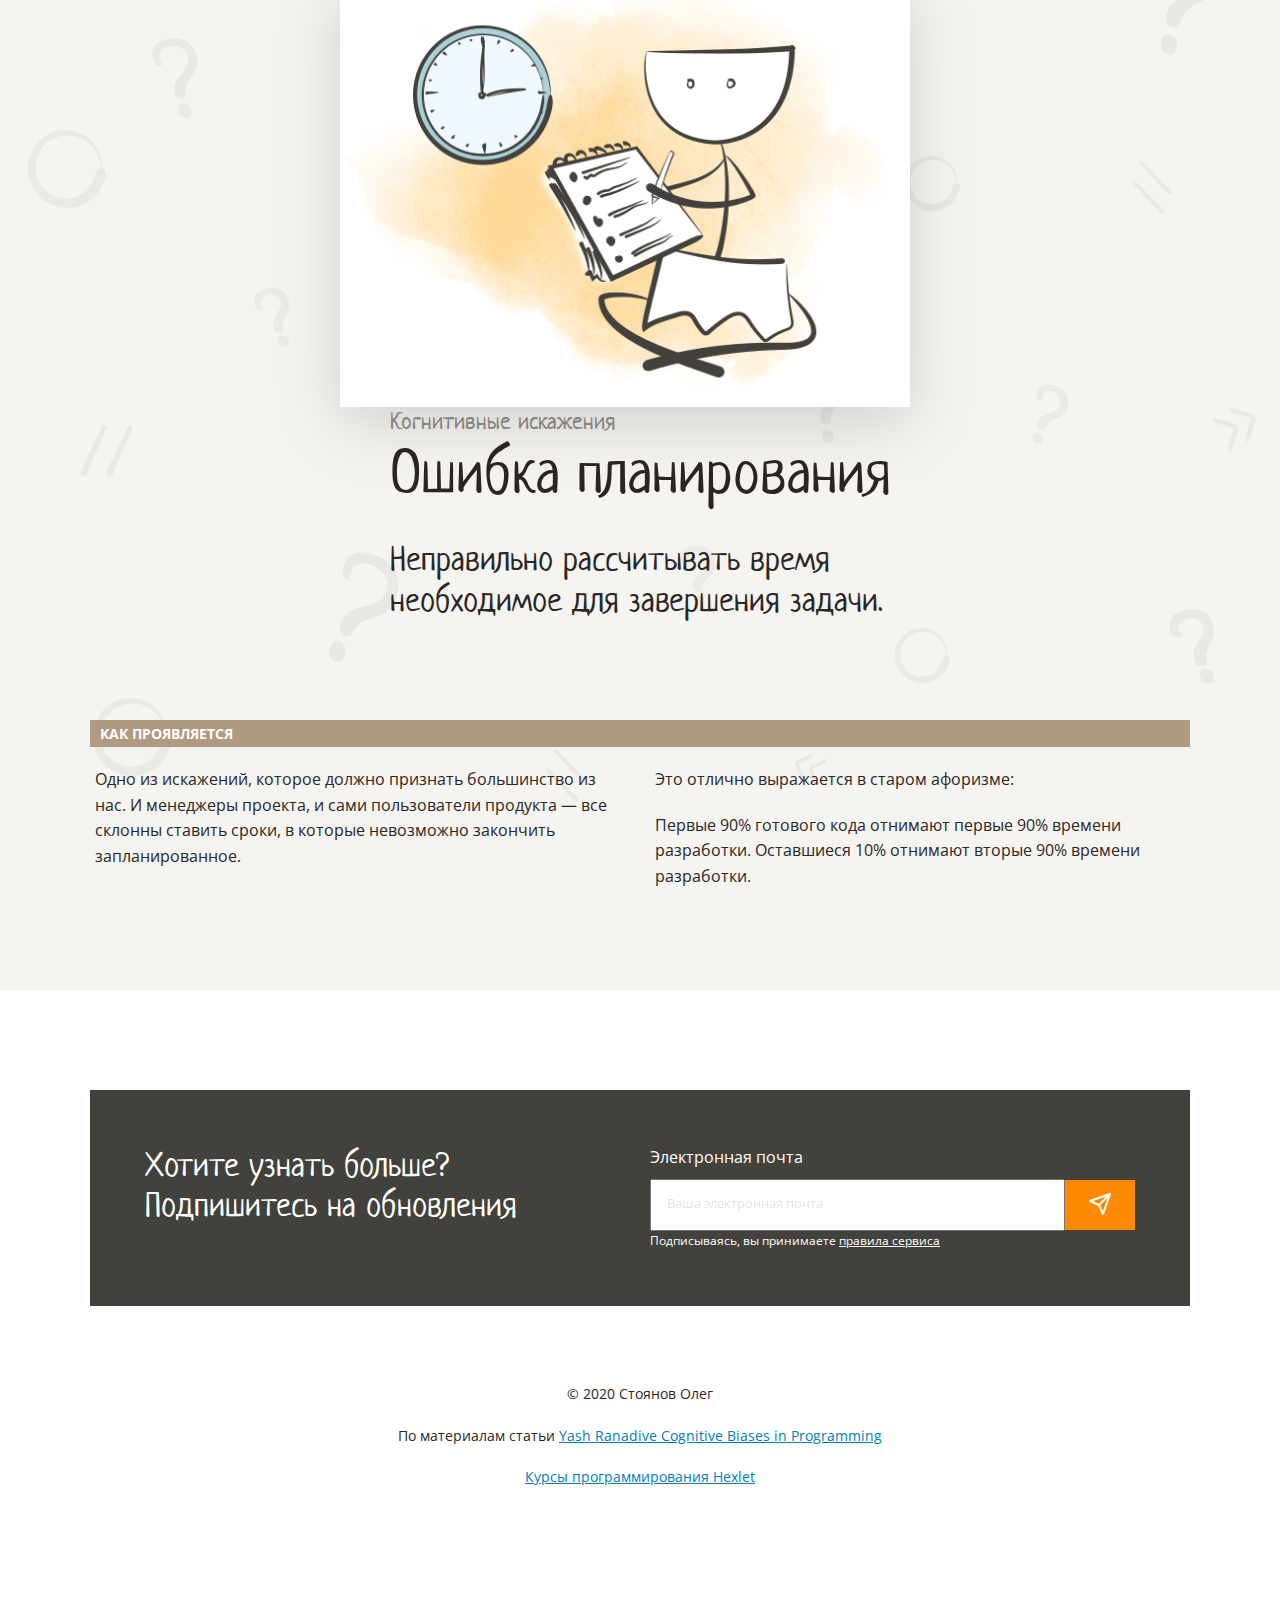
==== commit c5a72efa: "fixed style header and footer" ====
--- a/src/index.html
+++ b/src/index.html
@@ -14,7 +14,7 @@
 <body>
     <header class="header header-bg">
         <div class="container">
-            <h1 class="title">Когнитивныеи <br>искажения <br><span>в программировании</span></h1>
+            <h1 class="title">Когнитивные <br>искажения <br><span>в программировании</span></h1>
             <div class="header-img">
                 <img src="images/main.png" alt="main">
             </div>
@@ -24,16 +24,16 @@
                         Но мы часто игнорируем целостную картину. Некоторые из этих проблем малозаметны, некоторые
                         существенны. Иногда с ними можно как-то справиться, а иногда, к сожалению, нет.</p>
                 </div>
-                <div class="header-inner-text">
-                    <p class="ml-30">
+                <div class="header-inner-text ml-30">
+                    <p class="">
                         Вместе они формируют что-то вроде замкнутого цикла, и это может привести к длительной потере
                         продуктивности, багам и бесконечному разочарованию.
                     </p>
-                    <p class="ml-30">
+                    <p class="">
                         Если мы сможем минимизировать воздействие
                         одного или нескольких из этих факторов, то сможем сломать и цикл, а остатки нейтрализовать.
                     </p>
-                    <a href="#" class="yellow-link yellow-link-hover mt-30 ml-30 link-p">подробнее</a>
+                    <a href="#" class="yellow-link yellow-link-hover mt-30 link-p">подробнее</a>
                 </div>
             </div>
         </div>
--- a/src/styles/style.css
+++ b/src/styles/style.css
@@ -10,8 +10,6 @@
    --color-blue:#1085c5;
    --color-primary-dark:#42413C;
    --bg-basis-hover: #EA7600;
-
-
 }
 
 *{
@@ -182,7 +180,7 @@
 }
 
 .header-inner-text {
-   max-width: 535px;
+   width: 48%;
 }
 
 .header-inner-text p{
@@ -362,7 +360,6 @@
 .inner-title {
    margin-bottom: 30px;
    font-weight: 400;
-   font-size: 59px;
 }
 
 .block-text {
@@ -432,11 +429,11 @@
 }
 
 .footer-inner {
-   padding: 55px 55px 40px 55px;
+   padding:55px;
    background: #42413C;
    display: flex;
    flex-wrap: wrap;
-   justify-content: space-around;
+   justify-content: space-between;
 }
 
 .footer-inner-text {
@@ -445,6 +442,11 @@
 
 .footer-inner-form{
    max-width:485px;
+}
+
+.form-footer {
+   display: flex;
+   flex-direction: column;
 }
 
 .form-footer label{
@@ -468,9 +470,8 @@
 }
 
 .form-block > input{
-   height: 50px;
-   padding: 15px;
-   width: 423px;
+   padding: 15px 0 18px 15px;
+   width: 415px;
 }
 
 .btn-footer{
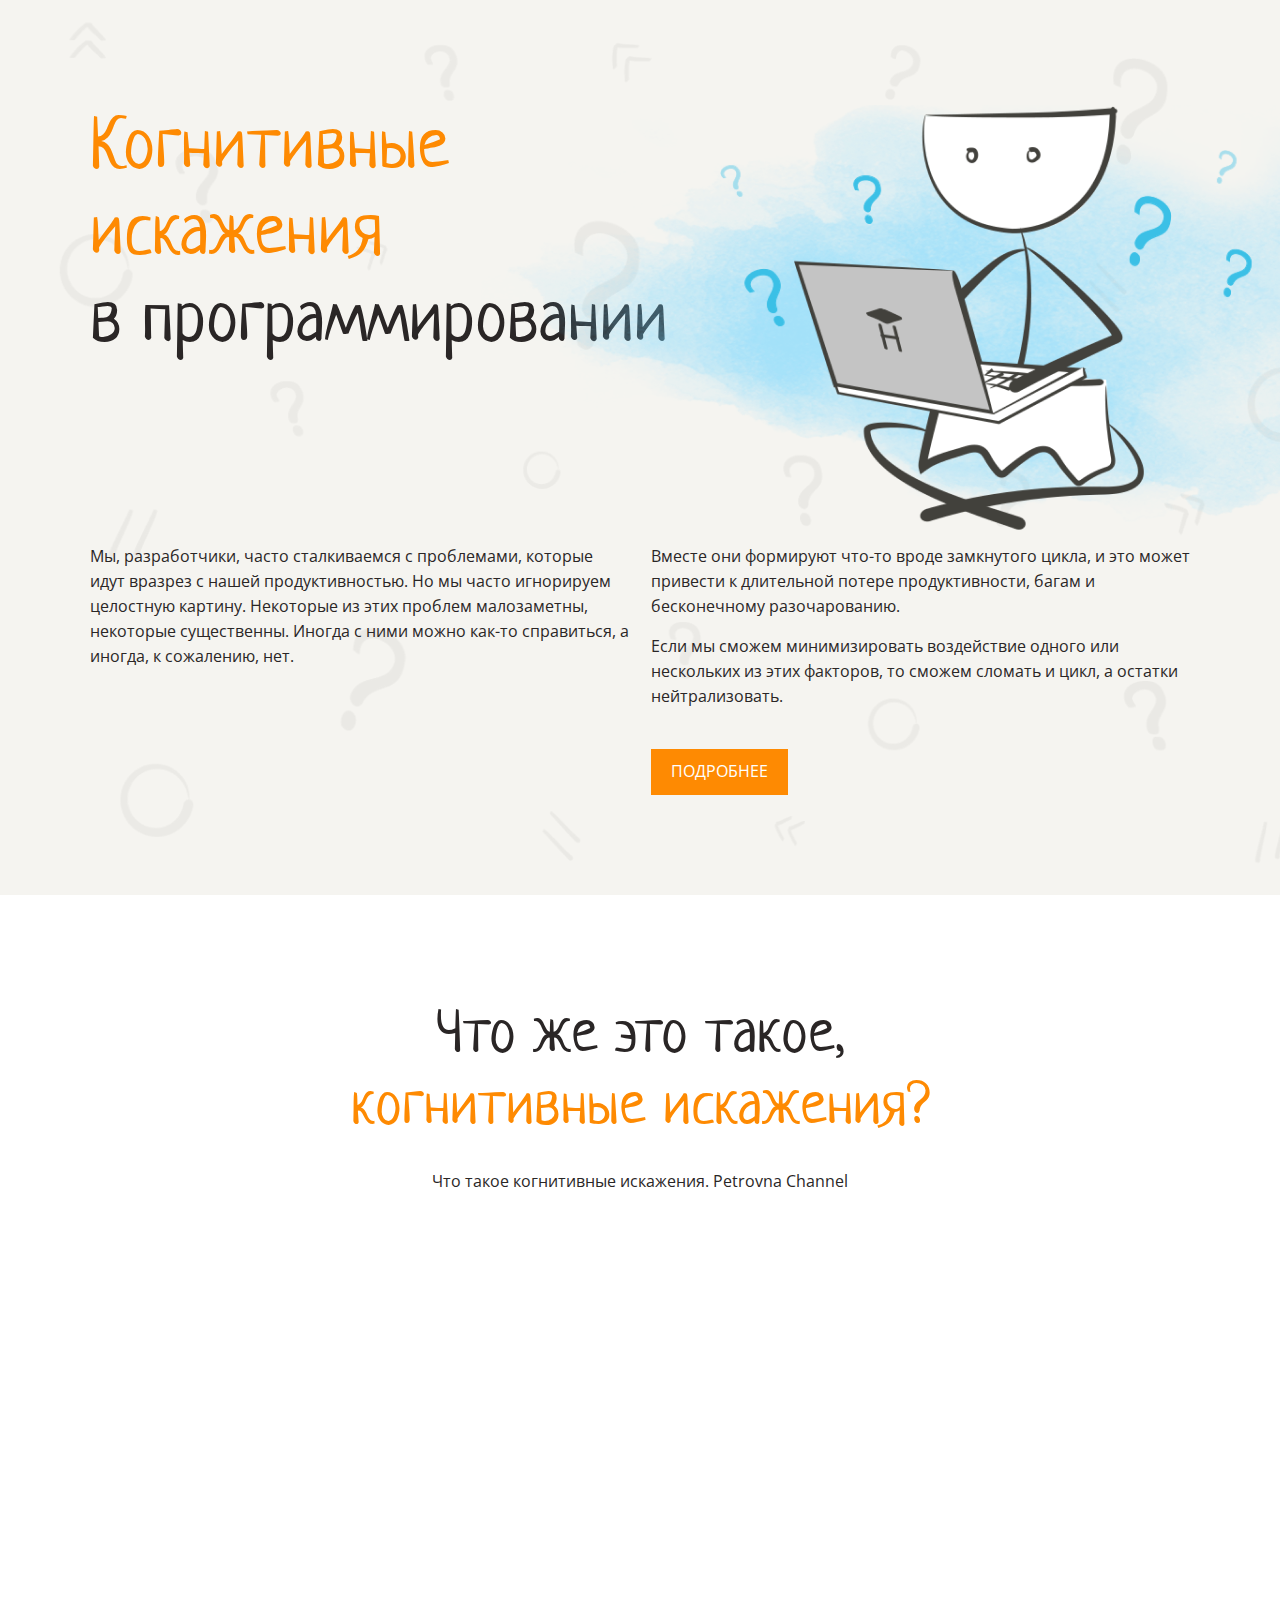
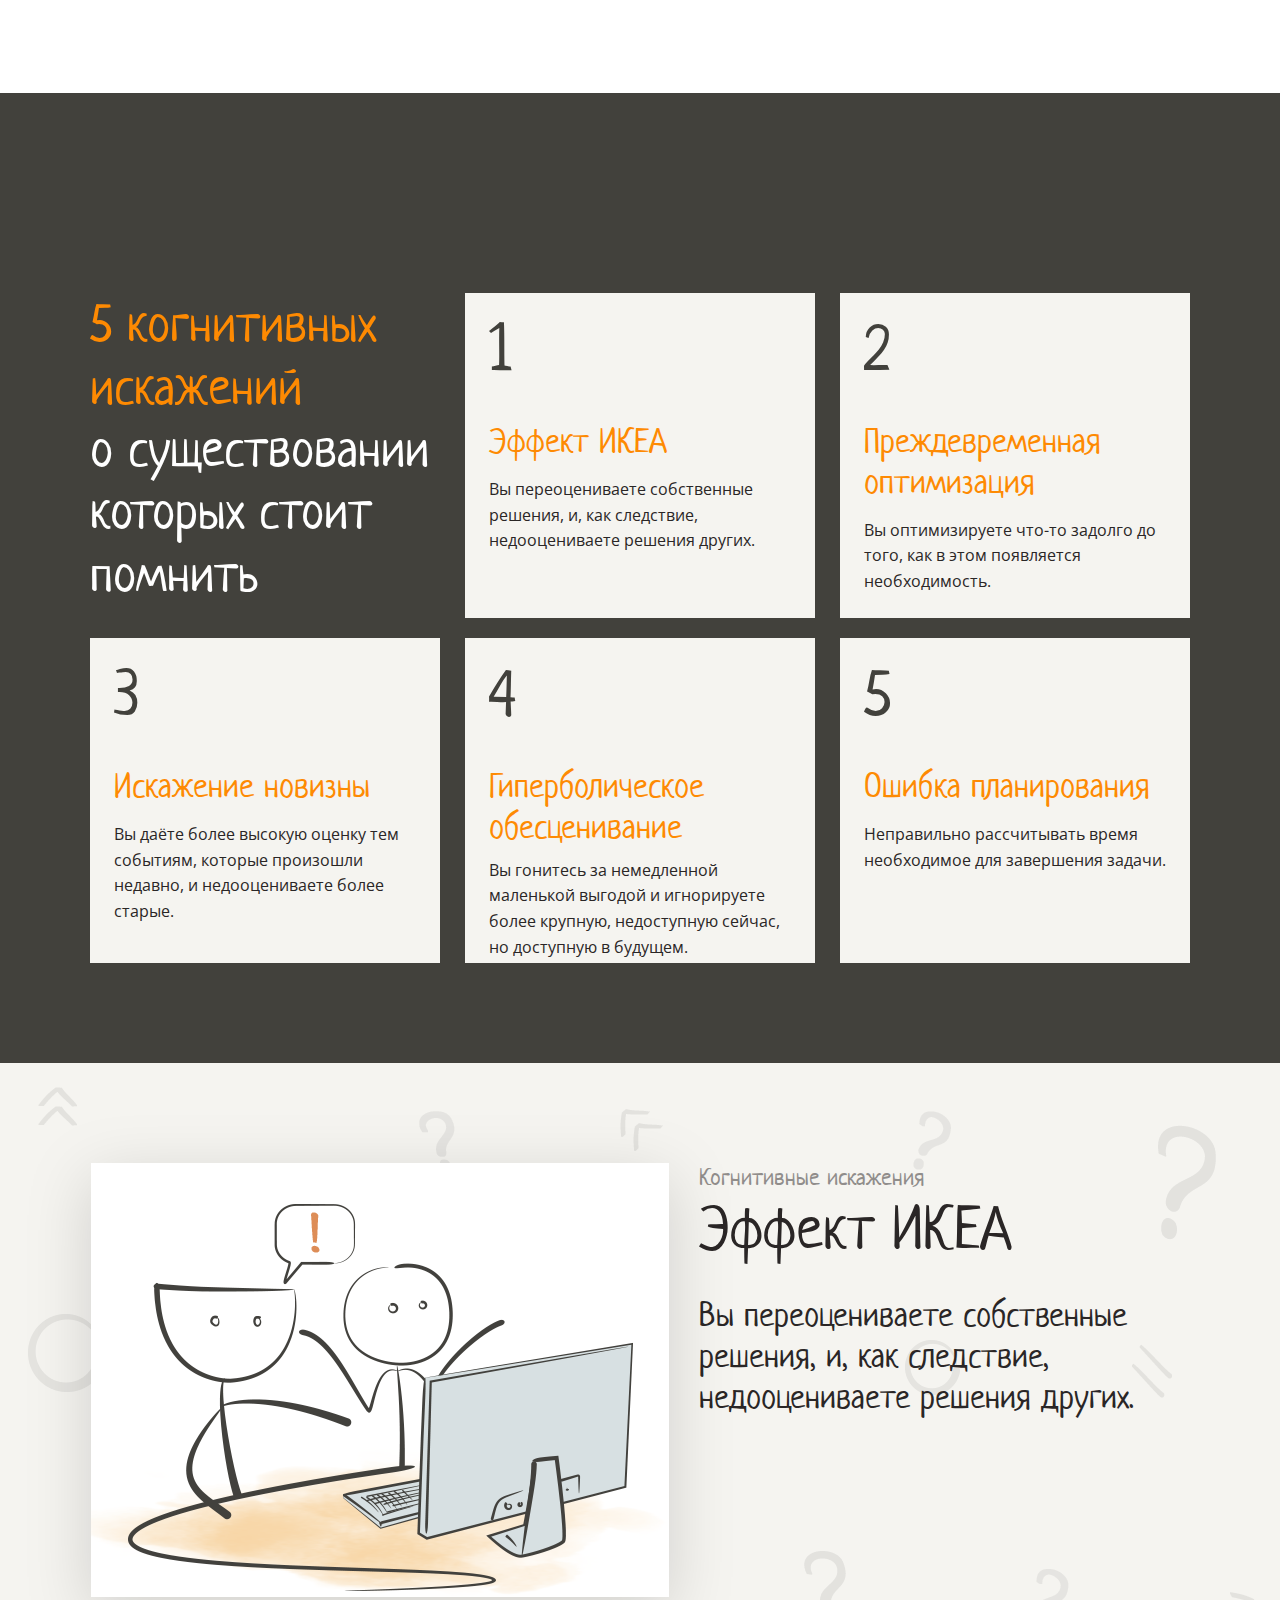
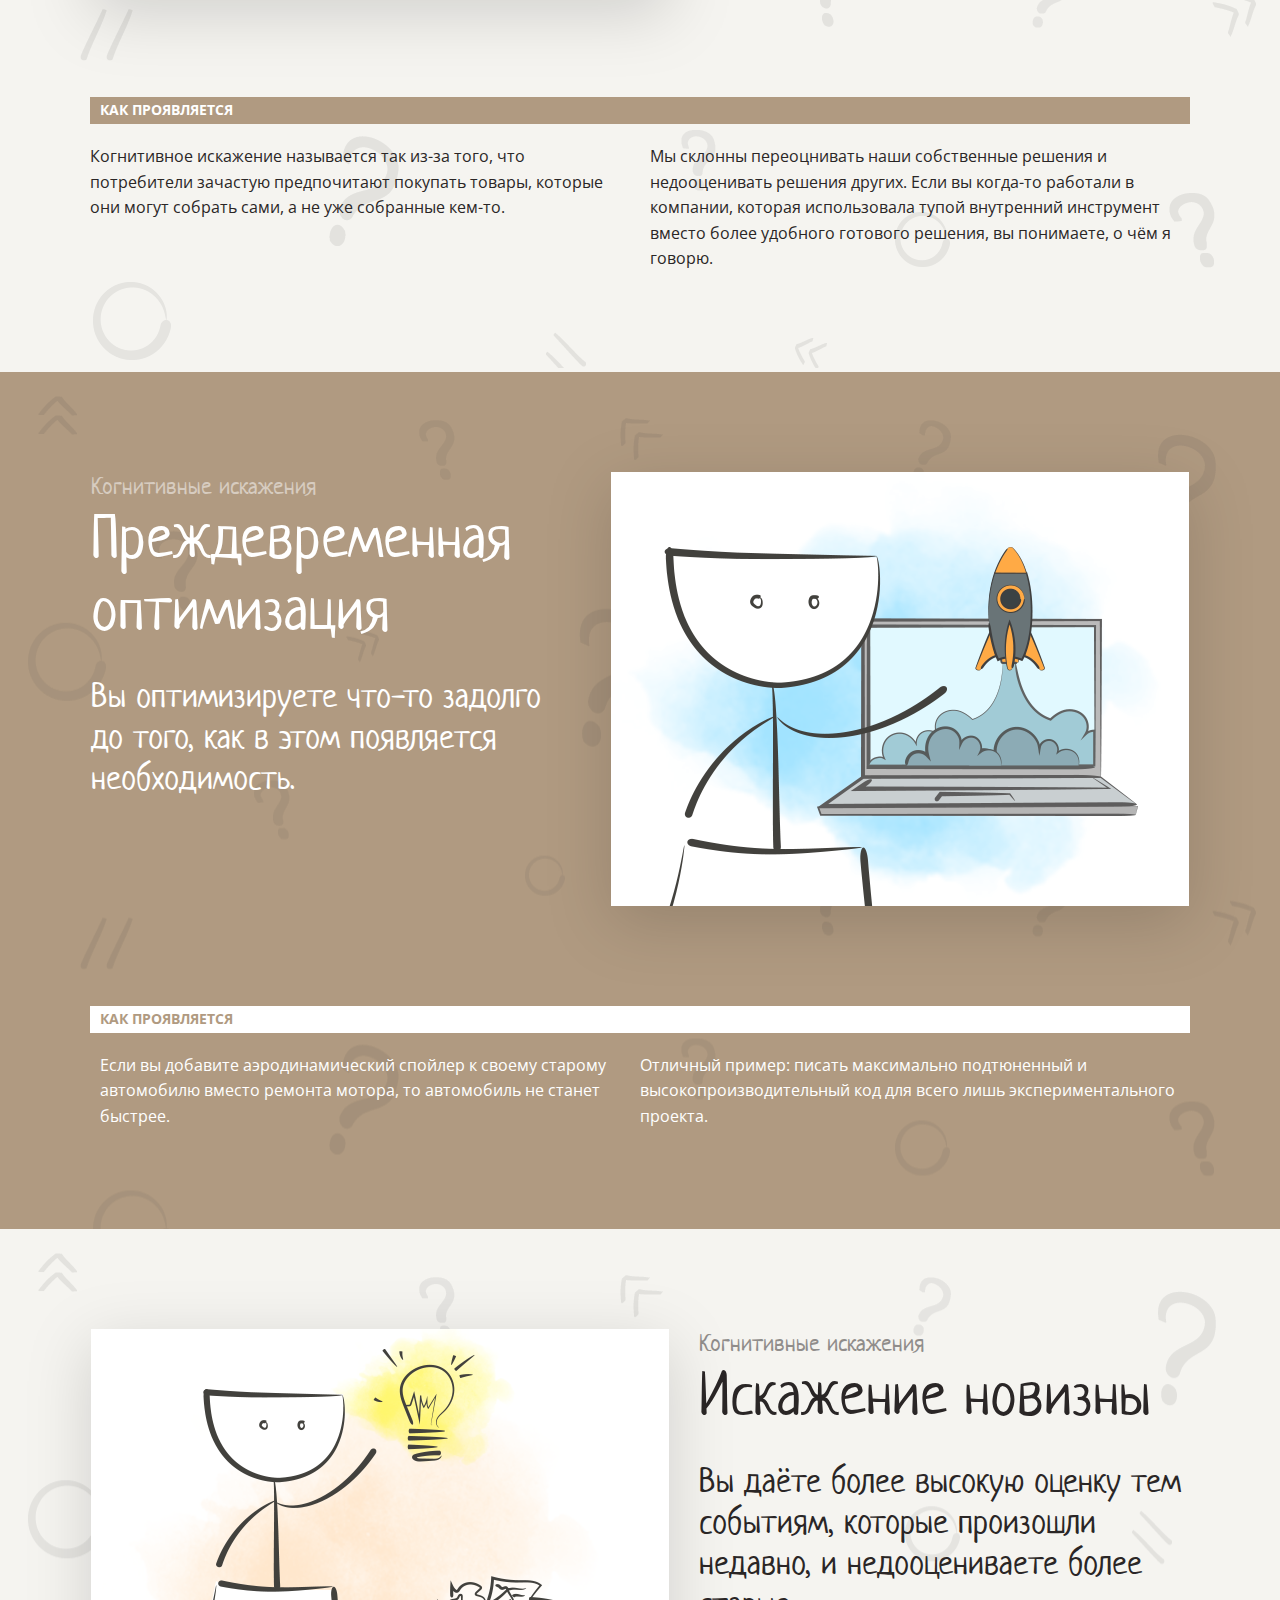
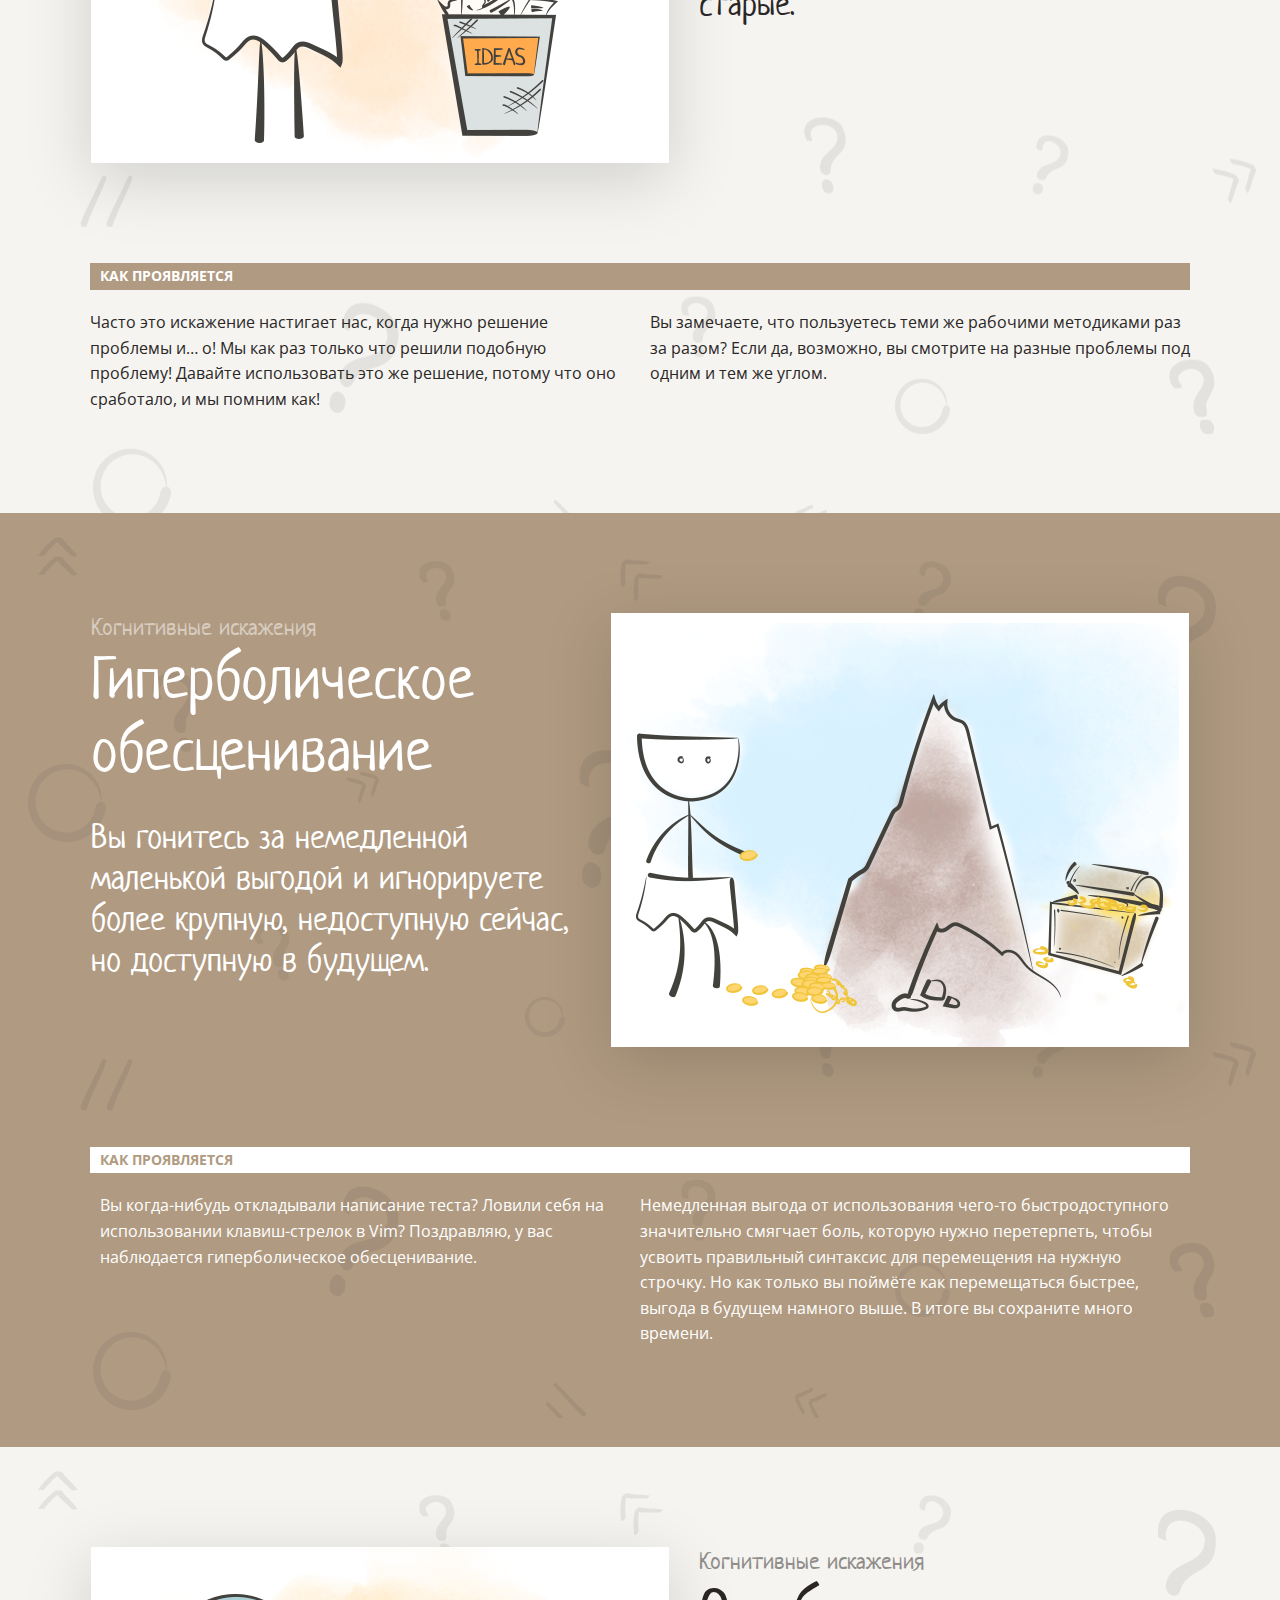
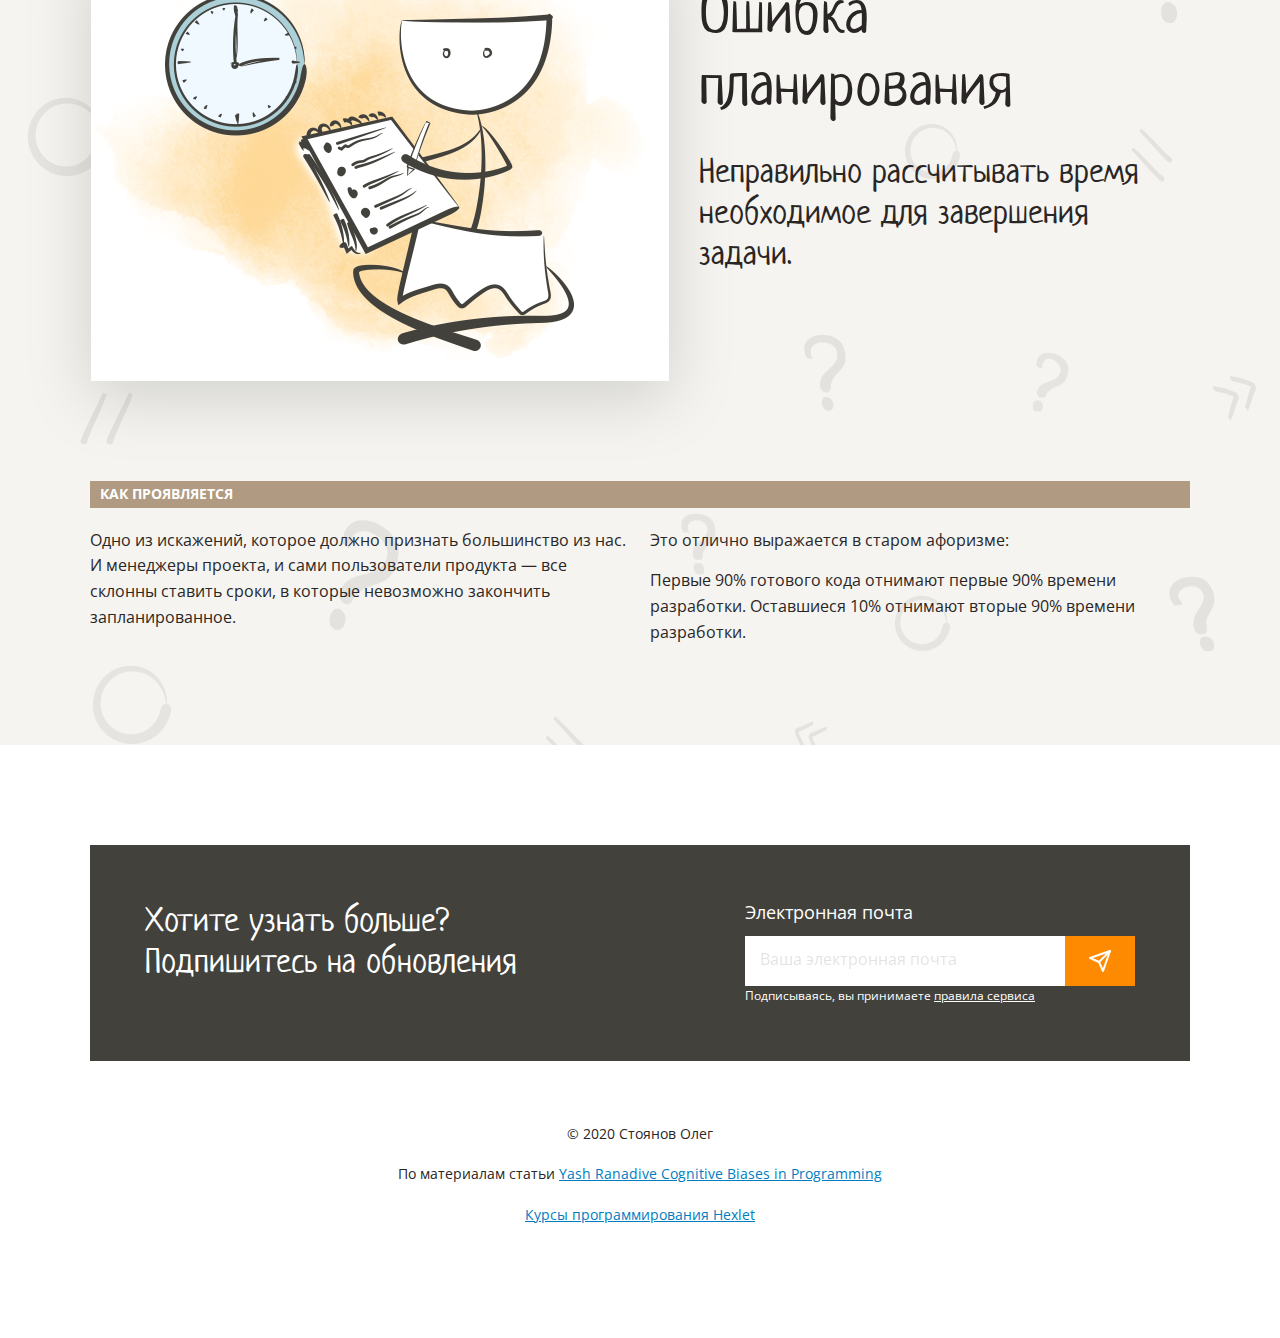
==== commit cb1c52bd: "refresh all project class and style" ====
--- a/src/index.html
+++ b/src/index.html
@@ -1,5 +1,6 @@
 <!DOCTYPE html>
 <html lang="ru">
+
 <head>
     <meta charset="UTF-8">
     <meta name="viewport" content="width=device-width, initial-scale=1.0">
@@ -11,29 +12,26 @@
     <link href="https://fonts.googleapis.com/css2?family=Neucha&display=swap" rel="stylesheet">
     <link rel="stylesheet" href="styles/style.css">
 </head>
+
 <body>
-    <header class="header header-bg">
+    <header class="header header-bg bg-light pt-100 pb-100">
         <div class="container">
-            <h1 class="title">Когнитивные <br>искажения <br><span>в программировании</span></h1>
-            <div class="header-img">
-                <img src="images/main.png" alt="main">
-            </div>
-            <div class="header-inner mt-200">
-                <div class="header-inner-text">
+            <h1 class="title color-primary f-weight-normal">Когнитивные <br>искажения <br><span class="color-dark">в
+                    программировании</span></h1>
+            <div class="img-block"><img src="images/main.png" alt="man"></div>
+            <div class="inner-block mt-185 ">
+                <div class="inner-text">
                     <p>Мы, разработчики, часто сталкиваемся с проблемами, которые идут вразрез с нашей продуктивностью.
                         Но мы часто игнорируем целостную картину. Некоторые из этих проблем малозаметны, некоторые
                         существенны. Иногда с ними можно как-то справиться, а иногда, к сожалению, нет.</p>
                 </div>
-                <div class="header-inner-text ml-30">
-                    <p class="">
-                        Вместе они формируют что-то вроде замкнутого цикла, и это может привести к длительной потере
-                        продуктивности, багам и бесконечному разочарованию.
-                    </p>
-                    <p class="">
-                        Если мы сможем минимизировать воздействие
-                        одного или нескольких из этих факторов, то сможем сломать и цикл, а остатки нейтрализовать.
-                    </p>
-                    <a href="#" class="yellow-link yellow-link-hover mt-30 link-p">подробнее</a>
+                <div class="inner-text">
+                    <p>Вместе они формируют что-то вроде замкнутого цикла, и это может привести к длительной потере
+                        продуктивности, багам и бесконечному разочарованию.</p>
+                    <p class="mt-15">Если мы сможем минимизировать воздействие одного или нескольких из этих факторов,
+                        то сможем сломать и цикл, а остатки нейтрализовать.</p>
+                    <a href="#"
+                        class="link bg-yellow yellow-link-hover tt-upc mt-40 color-white pt-10 pb-10 pl-20 pr-20">подробнее</a>
                 </div>
             </div>
         </div>
@@ -41,70 +39,77 @@
     <main>
         <section class="video-block pt-100">
             <div class="container">
-                <h2 class="video-title">Что же это такое,<span>когнитивные искажения?</span></h2>
-                <p class="sub-title mb-30 mt-27">Что такое когнитивные искажения. Petrovna Channel</p>
+                <h2 class="video-title mb-30 f-weight-normal ta-center">Что же это такое,<span
+                        class="color-primary">когнитивные искажения?</span></h2>
+                <p class="sub-title mb-30 ta-center">Что такое когнитивные искажения. Petrovna Channel</p>
                 <div class="video-block-content">
-                    <iframe class="video" width="919" height="569" src="https://www.youtube.com/embed/jie9AizBqss"
-                        frameborder="0" allowfullscreen></iframe>
-                </div>
-            </div>
-        </section>
-        <section class="navigation" id="navigation">
-            <div class="container">
-                <div class="card-block">
-                    <div class="card bg-transparent pd-0">
-                        <h3 class="card-title">5 когнитивных искажений <span>о существовании которых стоит
-                                помнить</span></h3>
-                    </div>
-                    <a class="card cart-hover" href="#ikea-effect">
-                        <span class="number">1</span>
-                        <p class="card-sub-title">Эффект ИКЕА</p>
-                        <p class="card-text">Вы переоцениваете собственные решения, и, как следствие, недооцениваете
+                    <iframe class="video-iframe" src="https://www.youtube.com/embed/jie9AizBqss" frameborder="0"
+                        gesture="media" allow="encrypted-media" allowfullscreen></iframe>
+                </div>
+            </div>
+        </section>
+        <section class="navigation bg-primary-dark mt-minus-100 pt-100 pb-100" id="navigation">
+            <div class="container">
+                <div class="nav-block mt-100">
+                    <div class="nav-title bg-transparent pd-0 mb-20">
+                        <h3 class="pd-0 fz-52 color-primary f-weight-normal">5 когнитивных искажений <br><span
+                                class="color-white">о существовании которых стоит помнить</span></h3>
+                    </div>
+                    <a class="nav-item bg-light mb-20 item-hover" href="#ikea-effect">
+                        <span class="number mb-40 color-primary-dark">1</span>
+                        <h3 class="item-sub-title color-primary mb-15 f-weight-normal">Эффект ИКЕА</h3>
+                        <p class="item-text color-dark">Вы переоцениваете собственные решения, и, как следствие,
+                            недооцениваете
                             решения других.</p>
                     </a>
-                    <a class="card cart-hover" href="#premature-optimization">
-                        <span class="number">2</span>
-                        <p class="card-sub-title">Преждевременная оптимизация</p>
-                        <p class="card-text">Вы оптимизируете что-то задолго до того, как в этом появляется
+                    <a class="nav-item bg-light mb-20 item-hover" href="#premature-optimization">
+                        <span class="number mb-40 color-primary-dark">2</span>
+                        <h3 class="item-sub-title color-primary mb-15 f-weight-normal">Преждевременная оптимизация</h3>
+                        <p class="item-text color-dark">Вы оптимизируете что-то задолго до того, как в этом появляется
                             необходимость.
                         </p>
                     </a>
-                    <a class="card cart-hover" href="#distortion-of-novelty">
-                        <span class="number">3</span>
-                        <p class="card-sub-title">Искажение новизны</p>
-                        <p class="card-text">Вы даёте более высокую оценку тем событиям, которые произошли недавно, и
+                    <a class="nav-item bg-light item-hover" href="#distortion-of-novelty">
+                        <span class="number mb-40 color-primary-dark">3</span>
+                        <h3 class="item-sub-title color-primary mb-15 f-weight-normal">Искажение новизны</h3>
+                        <p class="item-text color-dark">Вы даёте более высокую оценку тем событиям, которые произошли
+                            недавно, и
                             недооцениваете более старые.</p>
                     </a>
-                    <a class="card cart-hover" href="#hyperbolic-depreciation">
-                        <span class="number">4</span>
-                        <p class="card-sub-title">Гиперболическое обесценивание</p>
-                        <p class="card-text">Вы гонитесь за немедленной маленькой выгодой и игнорируете более крупную,
+                    <a class="nav-item bg-light item-hover" href="#hyperbolic-depreciation">
+                        <span class="number mb-40 color-primary-dark">4</span>
+                        <h3 class="item-sub-title color-primary mb-10 f-weight-normal">Гиперболическое обесценивание
+                        </h3>
+                        <p class="item-text color-dark">Вы гонитесь за немедленной маленькой выгодой и игнорируете более
+                            крупную,
                             недоступную сейчас, но доступную в будущем.</p>
                     </a>
-                    <a class="card cart-hover" href="#errors-in-planning">
-                        <span class="number">5</span>
-                        <p class="card-sub-title">Ошибка планирования</p>
-                        <p class="card-text">Неправильно рассчитывать время необходимое для завершения задачи.</p>
-                    </a>
-                </div>
-            </div>
-        </section>
-        <section class="inner-block inner-block-dark inner-bg" id="ikea-effect">
+                    <a class="nav-item bg-light item-hover" href="#errors-in-planning">
+                        <span class="number mb-40 color-primary-dark">5</span>
+                        <h3 class="item-sub-title color-primary mb-15 f-weight-normal">Ошибка планирования</h3>
+                        <p class="item-text color-dark">Неправильно рассчитывать время необходимое для завершения
+                            задачи.</p>
+                    </a>
+                </div>
+            </div>
+        </section>
+        <section class="heroy-block bg-light heroy-bg pb-100 pt-100" id="ikea-effect">
             <div class="container">
                 <div class="flex-block">
                     <div class="block-img">
                         <img src="images/1.png" alt="">
                     </div>
-                    <div class="block-cont">
-                        <span class="inner-sub-title">Когнитивные искажения</span>
-                        <h2 class="inner-title">Эффект ИКЕА</h2>
-                        <p class="block-text">
+                    <div class="block-col-r ml-30">
+                        <span class="block-sub-title color-transparerent-dark">Когнитивные искажения</span>
+                        <h2 class="inner-title mb-30 f-weight-normal color-dark">Эффект ИКЕА</h2>
+                        <p class="block-text color-dark">
                             Вы переоцениваете собственные решения, и, как следствие, недооцениваете решения других.
                         </p>
                     </div>
                 </div>
-                <h3 class="title-sm color-white bg-brown mt-100 mb-20">Как проявляется</h3>
-                <div class="flex-block">
+                <h3 class="title-sm color-white bg-brown mt-100 mb-20 pl-10 pt-5 pb-5 tt-upc f-weight-bold">Как
+                    проявляется</h3>
+                <div class="flex-block-content">
                     <p class="block-content">Когнитивное искажение называется так из-за того, что потребители зачастую
                         предпочитают покупать товары, которые они могут собрать сами, а не уже собранные кем-то.</p>
                     <p class="block-content">Мы склонны переоцнивать наши собственные решения и недооценивать решения
@@ -115,21 +120,21 @@
                 </div>
             </div>
         </section>
-        <section class="inner-block inner-bg inner-block-brown" id="premature-optimization">
-            <div class="container">
-                <div class="flex-block flex-block-revers">
-                    <div class="block-img block-img-margin">
+        <section class="heroy-block heroy-bg bg-brown pt-100 pb-100" id="premature-optimization">
+            <div class="container">
+                <div class="flex-block flex-block-revers color-white">
+                    <div class="block-img ml-30">
                         <img src="images/2.png" alt="">
                     </div>
-                    <div class="block-cont block-cont-margin">
-                        <span class="inner-sub-title sub-title-white">Когнитивные искажения</span>
-                        <h2 class="inner-title color-white">Преждевременная оптимизация</h2>
+                    <div class="block-col-r">
+                        <span class="block-sub-title color-transparent-white">Когнитивные искажения</span>
+                        <h2 class="inner-title color-white f-weight-normal mb-30">Преждевременная оптимизация</h2>
                         <p class="block-text color-white">
                             Вы оптимизируете что-то задолго до того, как в этом появляется необходимость.
                         </p>
                     </div>
                 </div>
-                <h3 class="title-sm color-white bg-white color-brown mt-100 mb-20">Как проявляется</h3>
+                <h3 class="title-sm bg-white color-brown mt-100 mb-20 tt-upc pt-5 pb-5 pl-10">Как проявляется</h3>
                 <div class="flex-block">
                     <p class="block-content color-white">Если вы добавите аэродинамический спойлер к своему
                         старому
@@ -139,43 +144,42 @@
                 </div>
             </div>
         </section>
-        <section class="inner-block inner-block-dark inner-bg" id="distortion-of-novelty">
+        <section class="heroy-block heroy-bg bg-light pt-100 pb-100" id="distortion-of-novelty">
             <div class="container">
                 <div class="flex-block">
                     <div class="block-img">
                         <img src="images/3.png" alt="">
                     </div>
-                    <div class="block-cont block-cont-margin">
-                        <span class="inner-sub-title">Когнитивные искажения</span>
-                        <h2 class="inner-title">Искажение новизны</h2>
-                        <p class="block-text">
+                    <div class="block-col-r ml-30">
+                        <span class="block-sub-title color-transparerent-dark">Когнитивные искажения</span>
+                        <h2 class="inner-title mb-30 f-weight-normal color-dark">Искажение новизны</h2>
+                        <p class="block-text color-dark">
                             Вы даёте более высокую оценку тем событиям, которые произошли недавно, и недооцениваете
                             более
                             старые.
                         </p>
                     </div>
                 </div>
-                <h3 class="title-sm color-white bg-brown mt-100 mb-20">Как проявляется</h3>
-                <div class="flex-block">
-                    <p class="block-content">Когнитивное искажение называется так из-за того, что потребители зачастую
-                        предпочитают покупать товары, которые они могут собрать сами, а не уже собранные кем-то.</p>
-                    <p class="block-content">Мы склонны переоцнивать наши собственные решения и недооценивать решения
-                        других.
-                        Если вы когда-то работали в компании, которая использовала тупой внутренний инструмент вместо
-                        более
-                        удобного готового решения, вы понимаете, о чём я говорю.</p>
-                </div>
-            </div>
-        </section>
-        <section class="inner-block inner-bg inner-block-brown" id="hyperbolic-depreciation">
-            <div class="container">
-                <div class="flex-block flex-block-revers">
-                    <div class="block-img block-img-margin">
+                <h3 class="title-sm color-white bg-brown mt-100 mb-20 pl-10 pt-5 pb-5 tt-upc f-weight-bold">Как
+                    проявляется</h3>
+                <div class="flex-block-content">
+                    <p class="block-content">Часто это искажение настигает нас, когда нужно решение проблемы и… о! Мы
+                        как раз только что решили подобную проблему! Давайте использовать это же решение, потому что оно
+                        сработало, и мы помним как!</p>
+                    <p class="block-content">Вы замечаете, что пользуетесь теми же рабочими методиками раз за разом?
+                        Если да, возможно, вы смотрите на разные проблемы под одним и тем же углом.</p>
+                </div>
+            </div>
+        </section>
+        <section class="heroy-block heroy-bg bg-brown pt-100 pb-100" id="hyperbolic-depreciation">
+            <div class="container">
+                <div class="flex-block flex-block-revers color-white">
+                    <div class="block-img ml-30">
                         <img src="images/4.png" alt="">
                     </div>
-                    <div class="block-cont block-cont-margin">
-                        <span class="inner-sub-title sub-title-white">Когнитивные искажения</span>
-                        <h2 class="inner-title color-white">Гиперболическое обесценивание</h2>
+                    <div class="block-col-r">
+                        <span class="block-sub-title color-transparent-white">Когнитивные искажения</span>
+                        <h2 class="inner-title color-white f-weight-normal mb-30">Гиперболическое обесценивание</h2>
                         <p class="block-text color-white">
                             Вы гонитесь за немедленной маленькой выгодой и игнорируете более крупную, недоступную
                             сейчас, но
@@ -183,7 +187,7 @@
                         </p>
                     </div>
                 </div>
-                <h3 class="title-sm color-white bg-white color-brown mt-100 mb-20">Как проявляется</h3>
+                <h3 class="title-sm bg-white color-brown mt-100 mb-20 tt-upc pt-5 pb-5 pl-10">Как проявляется</h3>
                 <div class="flex-block">
                     <p class="block-content color-white">Вы когда-нибудь откладывали написание теста? Ловили
                         себя на
@@ -198,27 +202,29 @@
                 </div>
             </div>
         </section>
-        <section class="inner-block inner-block-dark inner-bg" id="errors-in-planning">
+        <section class="heroy-block heroy-bg bg-light pt-100 pb-100" id="errors-in-planning">
             <div class="container">
                 <div class="flex-block">
                     <div class="block-img">
                         <img src="images/5.png" alt="">
                     </div>
-                    <div class="block-cont block-cont-margin">
-                        <span class="inner-sub-title">Когнитивные искажения</span>
-                        <h2 class="inner-title">Ошибка планирования</h2>
-                        <p class="block-text">
+                    <div class="block-col-r ml-30">
+                        <span class="block-sub-title color-transparerent-dark">Когнитивные искажения</span>
+                        <h2 class="inner-title mb-30 f-weight-normal color-dark">Ошибка планирования</h2>
+                        <p class="block-text color-dark">
                             Неправильно рассчитывать время необходимое для завершения задачи.
                         </p>
                     </div>
                 </div>
-                <h3 class="title-sm color-white bg-brown mt-100 mb-20">Как проявляется</h3>
-                <div class="flex-block">
+                <h3 class="title-sm color-white bg-brown mt-100 mb-20 pl-10 pt-5 pb-5 tt-upc f-weight-bold">Как
+                    проявляется</h3>
+                <div class="flex-block-content">
                     <p class="block-content">Одно из искажений, которое должно признать большинство из нас. И менеджеры
                         проекта, и сами пользователи продукта — все склонны ставить сроки, в которые невозможно
                         закончить
                         запланированное.</p>
-                    <p class="block-content"><span>Это отлично выражается в старом афоризме: </span>Первые 90% готового
+                    <p class="block-content"><span class="mb-15">Это отлично выражается в старом афоризме: </span>Первые
+                        90% готового
                         кода
                         отнимают первые 90% времени разработки. Оставшиеся 10% отнимают вторые 90% времени разработки.
                     </p>
@@ -226,29 +232,30 @@
             </div>
         </section>
     </main>
-    <footer class="footer">
+    <footer class="footer pt-100 pb-110">
         <div class="container">
-            <div class="footer-inner">
+            <div class="footer-inner pt-55 pr-55 pb-55 pl-55 bg-primary-dark">
                 <div class="footer-inner-text">
-                    <h3 class="color-white">Хотите узнать больше? Подпишитесь на обновления</h3>
+                    <h3 class="color-white f-weight-normal">Хотите узнать больше? Подпишитесь на обновления</h3>
                 </div>
                 <div class="footer-inner-form">
                     <form action="" class="form-footer">
-                        <label for="input-email" class="color-white">Электронная почта</label>
-                        <div class="form-block">
-                            <input type="email" id="input-email" placeholder="Ваша электронная почта">
-                            <button class="btn btn-footer btn-yellow btn-yellow-hover"></button>
+                        <label for="input-email" class="color-white f-weight-normal">Электронная почта</label>
+                        <div class="form-block mt-10">
+                            <input class="pt-15 pb-15 pl-15" type="email" id="input-email"
+                                placeholder="Ваша электронная почта">
+                            <button class="btn btn-footer bg-yellow btn-yellow-hover"></button>
                         </div>
-
-                        <p class="form-text color-white">Подписываясь, вы принимаете <a href="#" class="fom-link color-white">правила
+                        <p class="form-text color-white">Подписываясь, вы принимаете <a href="#"
+                                class="fom-link color-white">правила
                                 сервиса</a>
                         </p>
                     </form>
                 </div>
             </div>
-            <div class="footer-bottom">
+            <div class="footer-bottom mt-60">
                 <p class="footer-copy">© 2020 Стоянов Олег</p>
-                <p class="footer-bottom-text">По материалам статьи
+                <p class="footer-bottom-text mt-15 mb-15">По материалам статьи
                     <a href="https://medium.com/hackernoon/cognitive-biases-in-programming-5e937707c27b"
                         class="footer-bottom-link">Yash Ranadive Cognitive Biases in Programming</a>
                 </p>
@@ -256,7 +263,6 @@
             </div>
         </div>
     </footer>
-
 </body>
 
 </html>--- a/src/styles/style.css
+++ b/src/styles/style.css
@@ -28,7 +28,6 @@
 h1, h2, h3, h4, h5, h6{
    font-family: 'Neucha', cursive;
    line-height: 1.2em;
-   font-weight: 400;
 }
 
 h1{
@@ -54,74 +53,271 @@
    cursor: pointer;
 }
 
+/* ================== color ================== */
+.color-white{
+   color: var(--color-white);
+}
+
+.color-primary{
+    color:var(--color-basis);
+}
+
+.color-dark{
+   color:var(--color-dark);
+}
+
+.color-brown{
+   color:var(--color-brown)
+}
+
+.color-light{
+   color: var(--color-light);
+}
+
+.color-primary-dark{
+   color: var(--color-primary-dark);
+}
+
+.color-transparerent-dark{
+   color: var(--transparerent-dark);
+}
+
+.color-transparent-white{
+   color: var(--transparent-white);
+}
+
+.color-greey{
+   color:#757575;
+}
+
+/* ================== background color================== */
+.bg-brown{
+   background-color:var(--color-brown);
+}
+
+.bg-white{
+   background-color:var(--color-white);
+}
+
+.bg-yellow{
+   background:var(--color-basis);
+}
+
+.bg-light{
+   background-color: var(--color-light);
+}
+
+.bg-primary-dark{
+   background: var(--color-primary-dark);
+}
+
+.bg-transparent{
+   background: transparent;
+}
+
+/* ================== margin ================== */
+.mt-10{
+   margin-top: 10px;
+}
+
+.mt-15{
+   margin-top: 15px;
+}
+
+.mt-20{
+   margin-top: 20px;
+}
+
+.mt-27{
+   margin-top: 27px;
+}
+
+.mt-30{
+   margin-top: 30px;
+}
+
+.mt-35{
+   margin-top: 35px;
+}
+
+.mt-40{
+   margin-top: 40px;
+}
+
+.mt-45{
+   margin-top: 45px;
+}
+
+.mt-50{
+   margin-top: 50px;
+}
+
+.mt-60{
+   margin-top: 60px;
+}
+
+.mt-100{
+   margin-top:100px;
+}
+
+.mt-minus-100{
+   margin-top: -100px;
+}
+
+.mt-185{
+   margin-top:185px;
+}
+
 .mt-200{
    margin-top:200px;
 }
 
-.mt-100{
-   margin-top:100px;
-}
-
-.mt-30{
-   margin-top: 30px;
-}
-
-.mt-27{
-   margin-top: 27px;
+.mb-10{
+   margin-bottom:10px;
+}
+
+.mb-15{
+   margin-bottom:15px;
+}
+
+.mb-20{
+   margin-bottom:20px;
 }
 
 .mb-30{
    margin-bottom:30px;
 }
 
-.mb-20{
-   margin-bottom:20px;
+.mb-40{
+   margin-bottom:40px;
 }
 
 .ml-30{
    margin-left: 30px;
 }
 
+.mr-30{
+   margin-right: 30px;
+}
+
+/* ================== padding ================== */
+.pd-0{
+   padding: 0;
+}
+
+.pt-5{
+   padding-top: 5px;
+}
+
+.pt-10{
+   padding-top: 10px;
+} 
+
+.pt-15{
+   padding-top: 15px;
+} 
+
+.pt-20{
+   padding-top: 20px;
+} 
+
+.pt-55{
+   padding-top:55px;
+}
+
 .pt-100{
    padding-top:100px;
 }
 
-.link-p{
-   padding: 12px 24px;
-}
-
-.yellow-link{
-   background:var(--color-basis);
+.pl-10{
+   padding-left: 10px;
+}
+
+.pl-15{
+   padding-left: 15px;
+}
+
+.pl-20{
+   padding-left: 20px;
+} 
+
+.pl-55{
+   padding-left: 55px;
+}
+
+.pb-5{
+   padding-bottom: 5px;
+}
+
+.pb-10{
+   padding-bottom: 10px;
+} 
+
+.pb-15{
+   padding-bottom: 15px;
+}
+
+.pb-20{
+   padding-bottom: 20px;
+}
+
+.pb-55{
+   padding-bottom: 55px;
+} 
+
+.pb-100{
+   padding-bottom:100px;
+}
+
+.pb-110{
+   padding-bottom: 110px;
+}
+
+.pr-20{
+   padding-right: 20px;
+}
+
+.pr-55{
+   padding-right: 55px;
+}
+
+/* ================== link ================== */
+
+.link{
+   display: inline-block;
+}
+
+.yellow-link-hover:hover{
+   background-color:var(--bg-basis-hover);
+}
+
+/* ================== button ================== */
+.btn-yellow-hover:hover{
+   background-color:var(--bg-basis-hover);
+}
+
+/* ================== text ================== */
+.tt-upc{
    text-transform: uppercase;
+}
+
+.ta-center{
+   text-align: center;
+}
+
+.f-weight-bold{
    font-weight: 700;
-   color:var(--color-white);
-   display: inline-block;
-}
-
-.btn-yellow{
-   background-color: var(--color-basis);
-}
-
-.yellow-link-hover:hover,
-.btn-yellow-hover:hover{
-   background:var(--bg-basis-hover);
-}
-
-.color-white{
-   color: var(--color-white);
-}
-
-.bg-brown{
-   background-color:var(--color-brown);
-}
-
-.bg-white{
-   background-color:var(--color-white);
-}
-
-.color-brown{
-   color:var(--color-brown)
-}
+}
+
+.f-weight-normal{
+   font-weight: 400;
+}
+
+.fz-52{
+   font-size: 52px;
+}
+
+/* ================== ================== */
 
 .container{
    --size:1100px;
@@ -130,120 +326,97 @@
    position: relative;
 }
 
-.header{
-   padding: 100px 0;
-   background: var(--color-light);
-}
-
+/* ======= header ======= */
 .header-bg{
-   position: relative; 
- }
-
- .header-bg::before{
-   content:"";
+   position: relative;
+   overflow: hidden;
+}
+
+.header-bg::before{
+   content: "";
    position: absolute;
+   background-image:url(../images/header_bg.png);
+   background-repeat: no-repeat;
+   background-size: cover;
+   top: 0;
+   right: 0;
+   bottom: 0;
    left: 0;
-   right: 0;
-   top: 0;
-   bottom: 0;
-   background-image: url(../images/background.png);
-   background-repeat: no-repeat;
-   opacity: 0.06;
-}
-
-.header-img {
+}
+
+.img-block{
    position: absolute;
-    max-height: 525px;
-    max-width: 100%;
-    top: -55px;
-    right: -290px;
-}
-
-.header-img img{
+   top: -55px;
+   right: -270px;
+}
+
+.inner-block {
+   display: flex;
+   align-items: flex-start;
+   justify-content: space-between;
+}
+
+.inner-text {
+   width: 49%;
+}
+
+.inner-text p{
+   line-height: 1.56;
+}
+
+/* section video */
+.video-block{
+   position: relative;
+   overflow: hidden;
+}
+
+.video-title span{
+   display: block;
+}
+
+.video-block-content {
+   width: 919px;
+   max-width: 100%;
+   height: 569px;
+   max-height: 100%;
+   margin: 0px auto;
+   position: relative;
+   overflow: hidden;
+   z-index: 9;
+   filter: drop-shadow(0 16px 32px rgba(0, 0, 0, 0.15));
+}
+
+.video-iframe {
    width: 100%;
-}
-
-.title{
-   color:var(--color-basis);
-   margin: 0;
+   height: 100%;
+   
+}
+
+/* ======= navigation ======= */
+.navigation{
    position: relative;
-   z-index: 3;
-}
-
-.title > span{
-   color: var(--color-dark);
-}
-
-.header-inner {
+   z-index: 1;
+}
+
+.nav-block {
    display: flex;
    flex-wrap: wrap;
-}
-
-.header-inner-text {
-   width: 48%;
-}
-
-.header-inner-text p{
-   margin-bottom: 10px;
-}
-
-/* video */
-.video-block{
-   position: relative;
-}
-
-.video-title{
-   color: var(--color-dark);
-   text-align: center;
-}
-
-.video-title > span {
-   display: block;
-   color:var(--color-basis);
-}
-
-.sub-title {
-    text-align: center;
-}
-
-.video-block-content {
-   max-width: 919px;
-   margin: 0px auto;
-   position: relative;
-   z-index: 9;
-}
-
-.video {
-   display: block;
-   filter: drop-shadow(0 16px 32px rgba(0, 0, 0, 0.15));
-}
-
-/* navigation */
-.navigation{
-   background-color: var(--color-primary-dark);
-   position: relative;
-   z-index: 1;
-   margin-top: -85px;
-   padding-top: 100px;
-   padding-bottom: 80px;
-}
-
-.card-block {
-   display: flex;
-   flex-wrap: wrap;
-   margin-top: 100px;
    align-items: center;
    justify-content: space-between;
 }
 
-.card {
+.nav-title{
+   width: 350px;
+   height: 325px;
+}
+
+.nav-item {
    width: 350px;
    height: 325px;
    display: block;
    background-color:var(--color-light);
    padding: 24px;
    cursor: pointer;
-   margin-bottom: 20px;
    transition: all .5s ease;
    -webkit-transition: all .5s ease;
    -moz-transition: all .5s ease;
@@ -251,17 +424,19 @@
    -o-transition: all .5s ease;
 }
 
-.bg-transparent{
-   background-color: transparent;
-}
-
-.pd-0{
-   padding: 0;
-}
-
-.cart-hover:hover{
+.number{
+   display: block;
+   font-size: 64px;
+   line-height: 1;
+   font-family: 'Neucha', cursive;
+}
+
+.item-sub-title{
+   font-family: 'Neucha', cursive;
+}
+
+.item-hover:hover{
    background-color:var(--color-basis);
-   /* box-shadow: 0px 0px 6px 6px var(--transparerent-dark); */
    transition: all .5s ease;
    -webkit-transition: all .5s ease;
    -moz-transition: all .5s ease;
@@ -269,57 +444,19 @@
    -o-transition: all .5s ease;
 }
 
-.cart-hover:hover .number,
-.cart-hover:hover .card-sub-title,
-.cart-hover:hover .card-text{
+.item-hover:hover .number,
+.item-hover:hover .item-sub-title,
+.item-hover:hover .item-text{
    color:var(--color-white);
 }
 
-.card-title {
-   font-size: 52px;
-   line-height: 1.2;
-   color: var(--color-basis);
-   margin: 0;
-}
-
-.card-title > span {
-   color:var(--color-white);
-   display: block;
-}
-
-.number{
-   display: block;
-   margin-bottom: 40px;
-   font-size: 64px;
-   line-height: 1;
-   color:var(--color-primary-dark);
-   font-family: 'Neucha', cursive;
-}
-
-.card-sub-title{
-   color:var(--color-basis);
-   font-family: 'Neucha', cursive;
-   font-size: 34px;
-   line-height: 40px;
-   margin: 0 0 12px 0;
-}
-
-.card-text{
-   color:var(--color-dark);
-   margin: 0;
-}
-
-/* ikea-effect */
-
-.inner-block{
+
+/* ======= ikea-effect ======= */
+.heroy-bg{
    position: relative;
-   padding: 100px 0;
-}
-.inner-block-dark{
-   background-color:var(--color-light);
-}
-
-.inner-bg::before{
+}
+
+.heroy-bg::before{
    content:"";
    position: absolute;
    top: 0;
@@ -328,7 +465,6 @@
    left: 0;
    background-image:url(../images/background.png);
    background-repeat:no-repeat;
-   opacity: 0.06;
 }
 
 .flex-block {
@@ -338,155 +474,119 @@
 }
 
 .block-img {
-   max-width: 570px;
+   max-width: 580px;
    filter: drop-shadow(0px 16px 32px rgba(0, 0, 0, 0.15));
-   margin-right: 30px;
-}
-
-.block-img > img{
+}
+
+.block-img img{
    width: 100%;
    vertical-align: middle;
 }
 
-.inner-sub-title {
+.block-col-r{
+   max-width: 490px;
+}
+
+.block-sub-title {
    font-family: Neucha;
    font-weight: normal;
    font-size: 24px;
    line-height: 29px;
    display: block;
-   color: var(--transparerent-dark);
-}
-
-.inner-title {
-   margin-bottom: 30px;
-   font-weight: 400;
 }
 
 .block-text {
-   max-width: 500px;
    font-family: Neucha;
-   font-weight: normal;
    font-size: 34px;
    line-height: 41px;
 }
 
 .title-sm {
    font-family: Open Sans;
-   font-weight: bold;
    font-size: 14px;
-   line-height: 17px;
-   padding: 5px 0 5px 10px;
-   text-transform: uppercase;
-}
-
-.title-bg-brown{
-   background-color:var(--color-brown);
-}
-
-.block-content{
-   max-width: 530px;
-}
-
-.block-cont {
-   max-width: 530px;
-}
-
-.block-content:first-child{
-   margin-right: 30px;
-}
-
-.block-content > span{
-   display: block;
-   margin-bottom: 20px;
-}
-
-/* premature-optimization */
-
-.inner-block-brown{
-   background-color:var(--color-brown);
-}
-
-.flex-block-revers {
-   flex-direction: row-reverse;
-   color:var(--color-white);
-}
-
-.block-img-margin{
-   margin-right: 0;
-}
-
-.block-cont-margin{
-   margin-right: 0px;
-}
-
-.sub-title-white{
-   color:var(--transparent-white);
-}
-
-/* footer */
-.footer {
-   padding: 100px 0 110px 0;
-}
-
-.footer-inner {
-   padding:55px;
-   background: #42413C;
+}
+
+.flex-block-content{
    display: flex;
    flex-wrap: wrap;
    justify-content: space-between;
 }
 
-.footer-inner-text {
-   max-width: 393px;
-}
-
-.footer-inner-form{
-   max-width:485px;
-}
-
-.form-footer {
+.block-content{
+   max-width: 540px;
+}
+
+/* ======= premature-optimization ======= */
+
+.flex-block-revers {
+   flex-direction: row-reverse;
+}
+
+.block-img-margin{
+   margin-right: 0;
+}
+
+.block-cont-margin{
+   margin-right: 0px;
+}
+
+.sub-title-white{
+   color:var(--transparent-white);
+}
+
+.block-content > span{
+   display: block;
+}
+
+/* ======= footer ======= */
+.footer-inner {
+   display: flex;
+   flex-wrap: wrap;
+   justify-content: space-between;
+}
+
+.footer-inner-text{
+   max-width: 390px;
+}
+
+.footer-inner-form {
+   max-width: 390px;
+}
+
+.form-footer{
    display: flex;
    flex-direction: column;
 }
 
 .form-footer label{
-   display: block;
-   margin-bottom: 9px;
+   font-size: 18px;
+}
+
+.form-block {
+   display: flex;
+}
+
+.form-block input{
+   border: none;
+   height: 50px;
+   width: 320px;
 }
 
 ::placeholder{
    font-family: Open Sans;
    font-weight: 400;
-   font-size: 13.1px;
+   font-size: 16px;
    line-height: 1.6;
    opacity: 0.2;
    color: #757575;
 }
 
-.form-block{
-   display: flex;
-   justify-content: space-around;
-   align-items:center;
-}
-
-.form-block > input{
-   padding: 15px 0 18px 15px;
-   width: 415px;
-}
-
 .btn-footer{
+   background-image: url(../images/send.svg);
+   background-position: center center;
+   background-repeat: no-repeat;
+   height: 50px;
    width: 70px;
-   height: 50px;
-   position: relative;
-}
-
-.btn-footer::before{
-   content:url(../images/send.svg);
-   width: 24px;
-   height: 24px;
-   position: absolute;
-   top: 12px;
-   left: 23px;
 }
 
 .form-text{
@@ -495,33 +595,15 @@
 }
 
 .fom-link{
-   font-size: 12px;
-   line-height: 20px;
    text-decoration: underline;
-}
-
-.fom-link:hover{
-   color:var(--color-blue);
-   opacity: 0.8;
-   cursor: pointer;
 }
 
 .footer-bottom {
    text-align: center;
-   margin-top: 75px;
-}
-
-.footer-copy{
    font-size: 14px;
-}
-
-.footer-bottom-text {
-   font-size: 14px;
-   margin: 16px 0;
 }
 
 .footer-bottom-link{
    color:#007DC1;
    text-decoration: underline;
-   font-size: 14px;
-}
+}
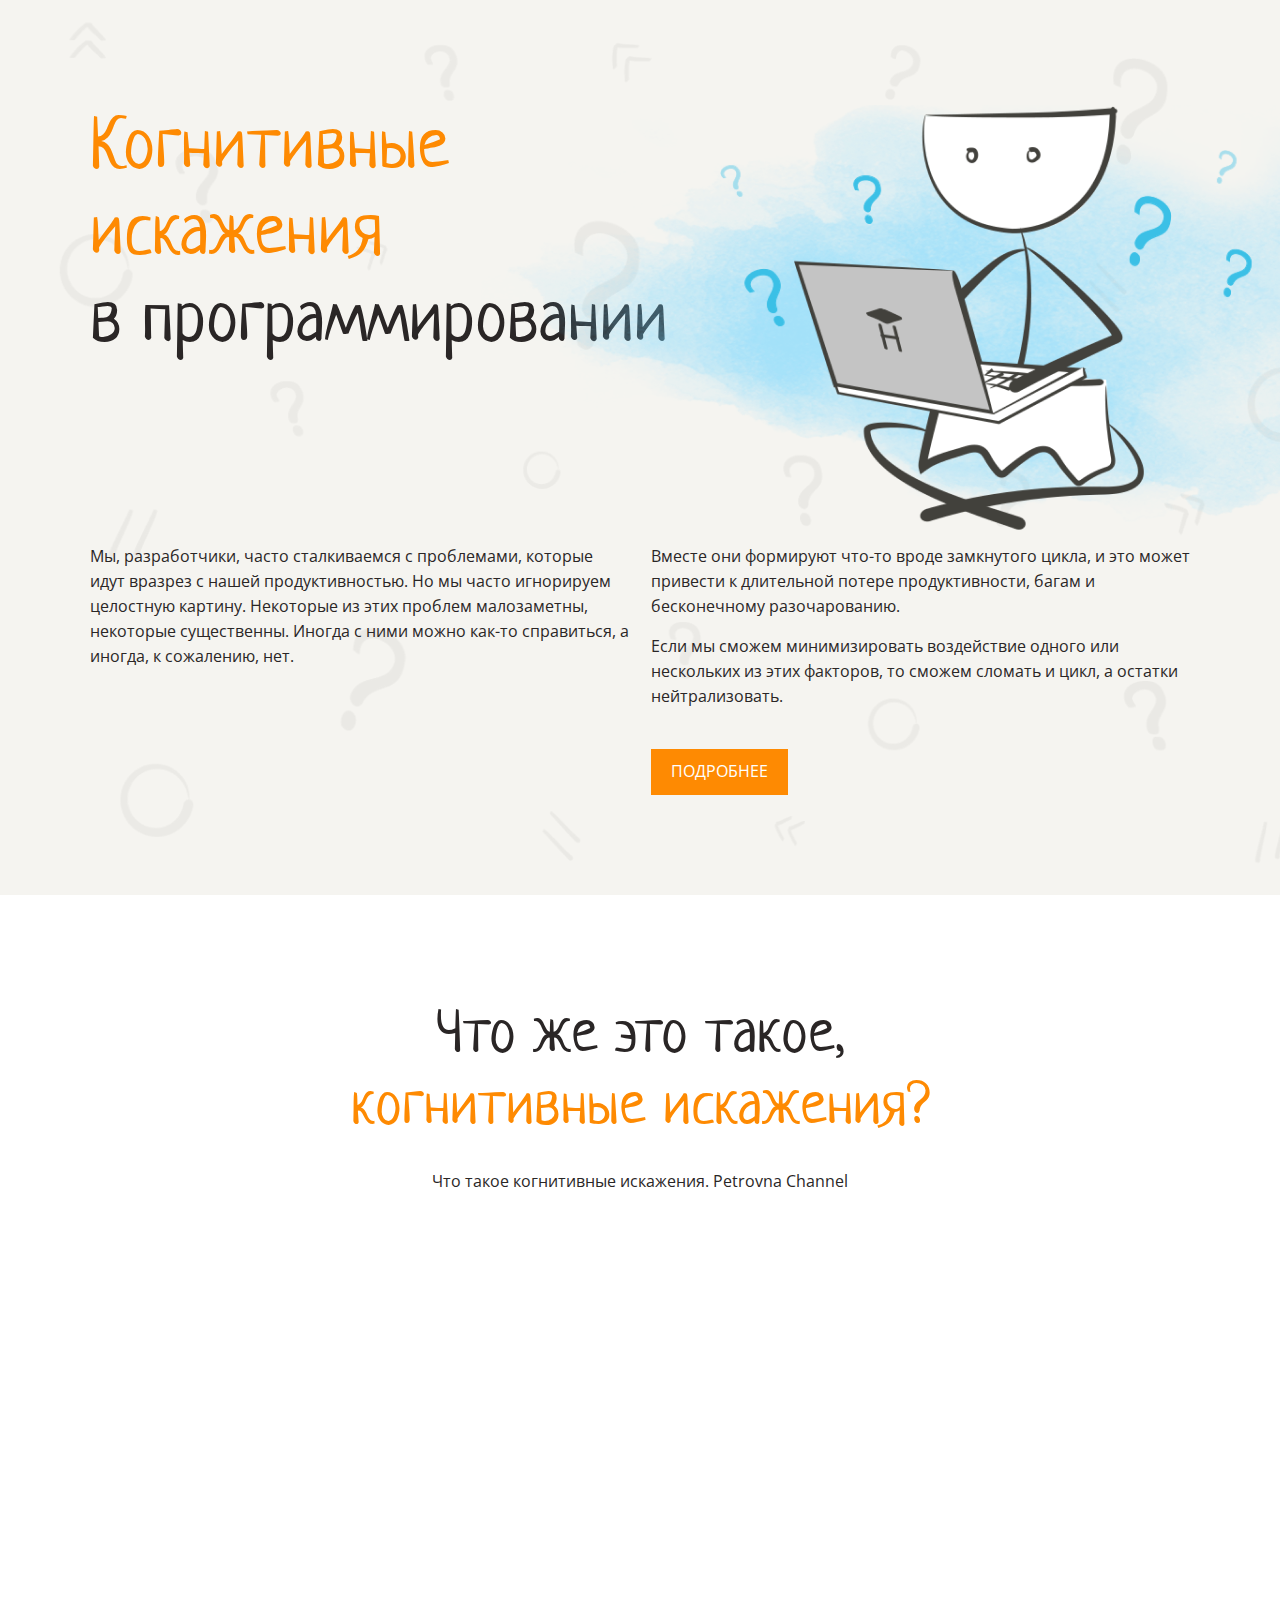
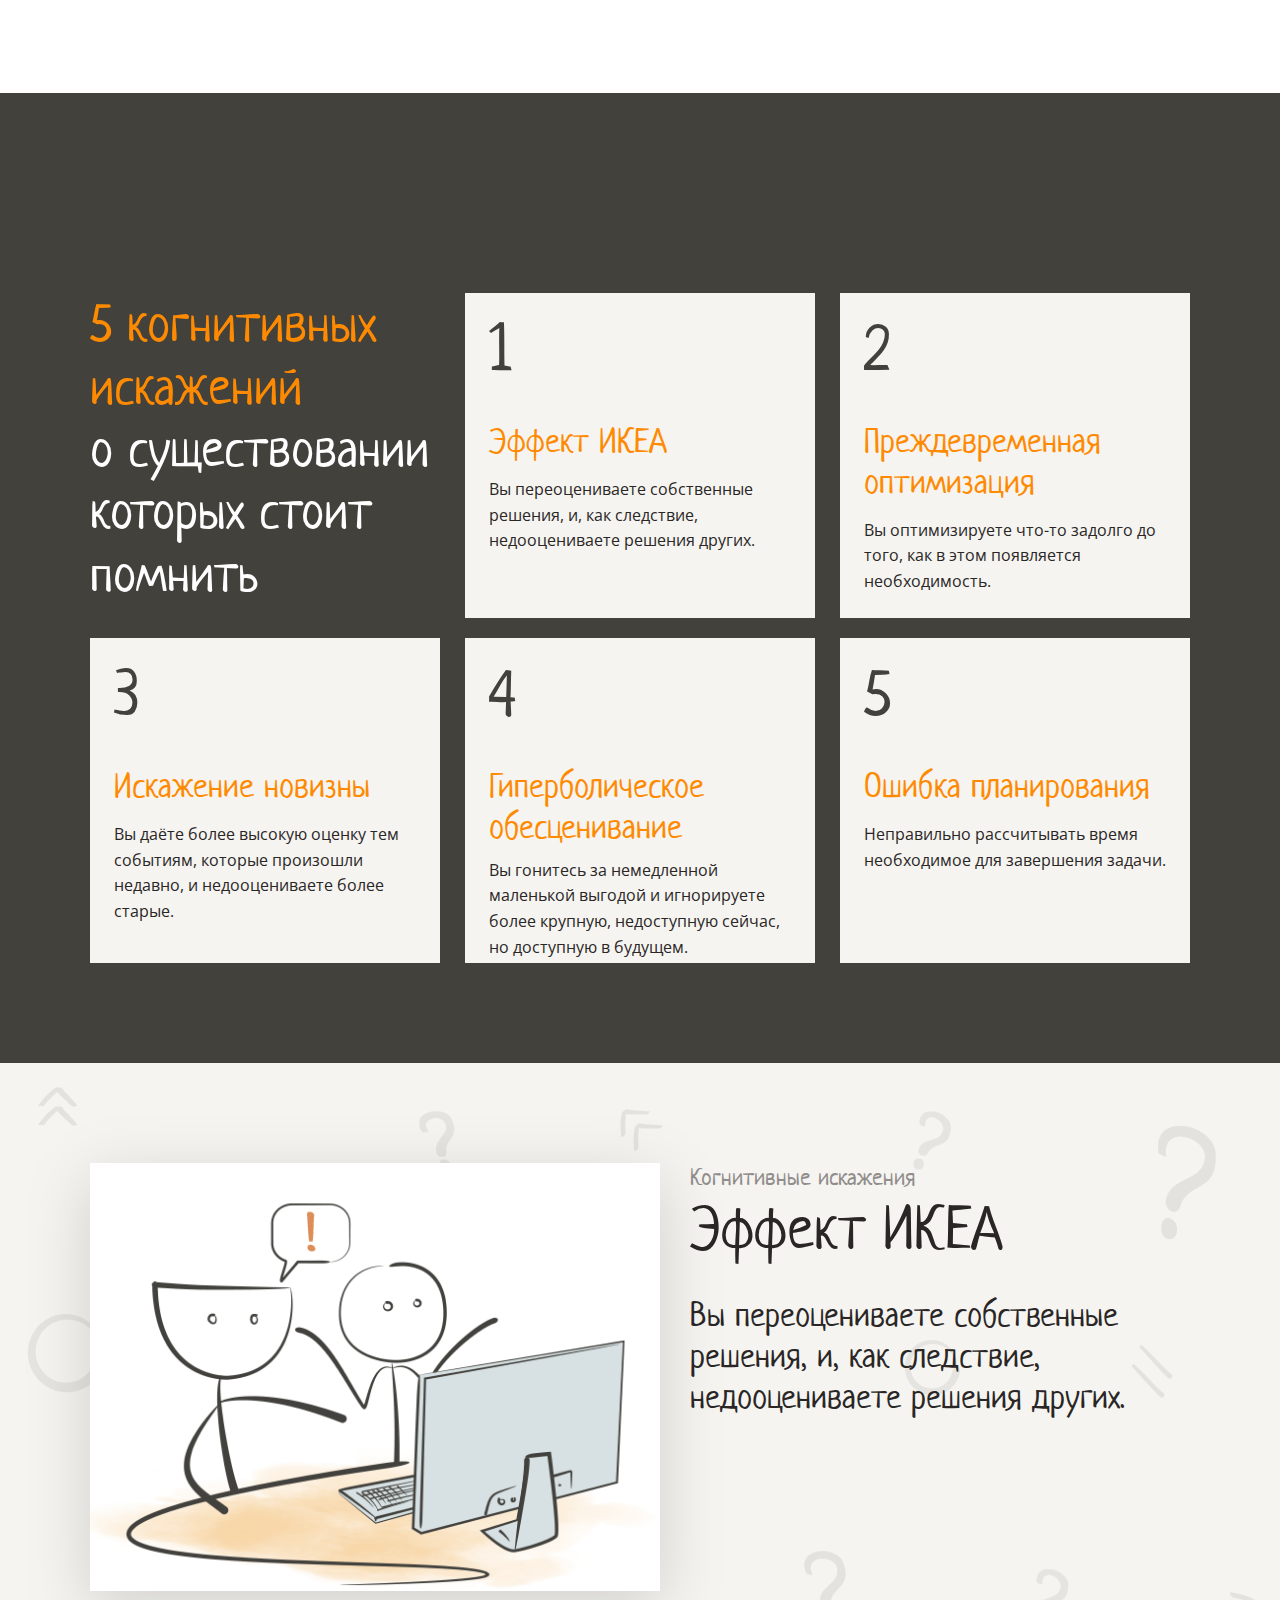
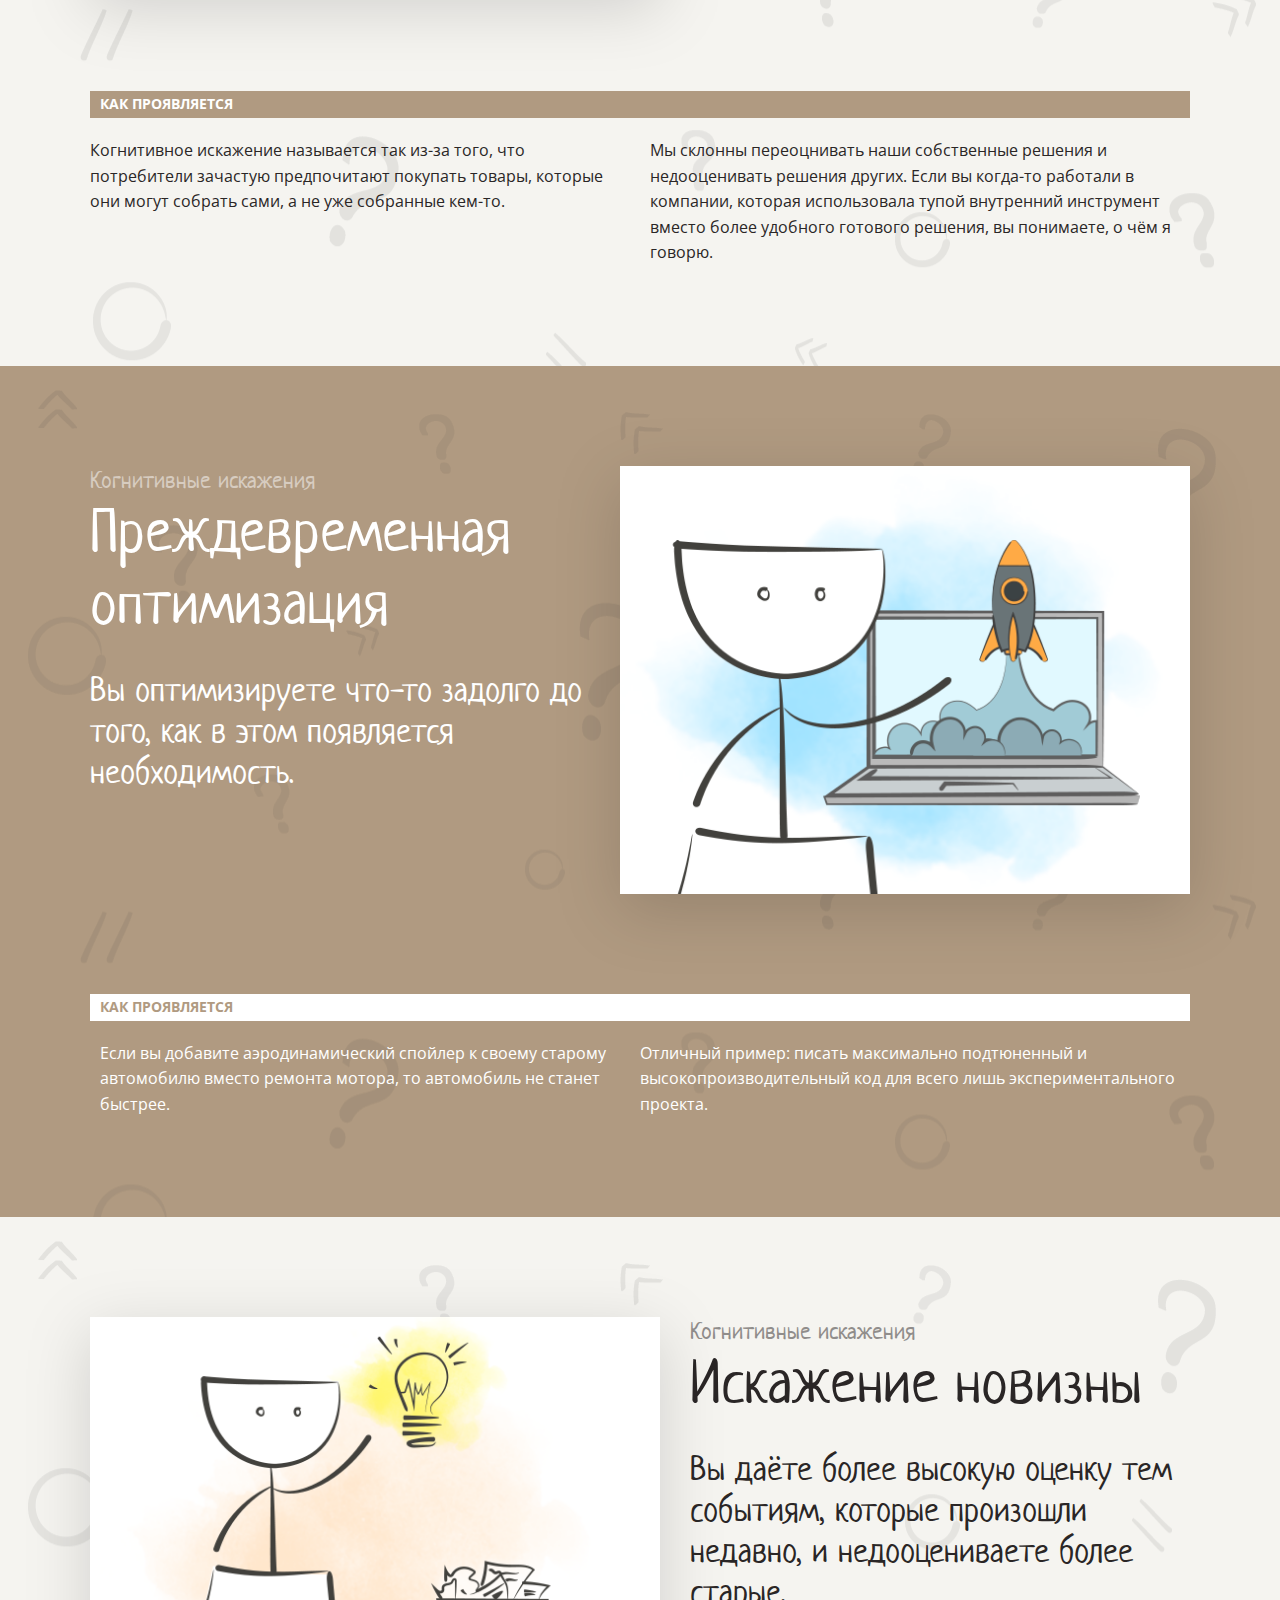
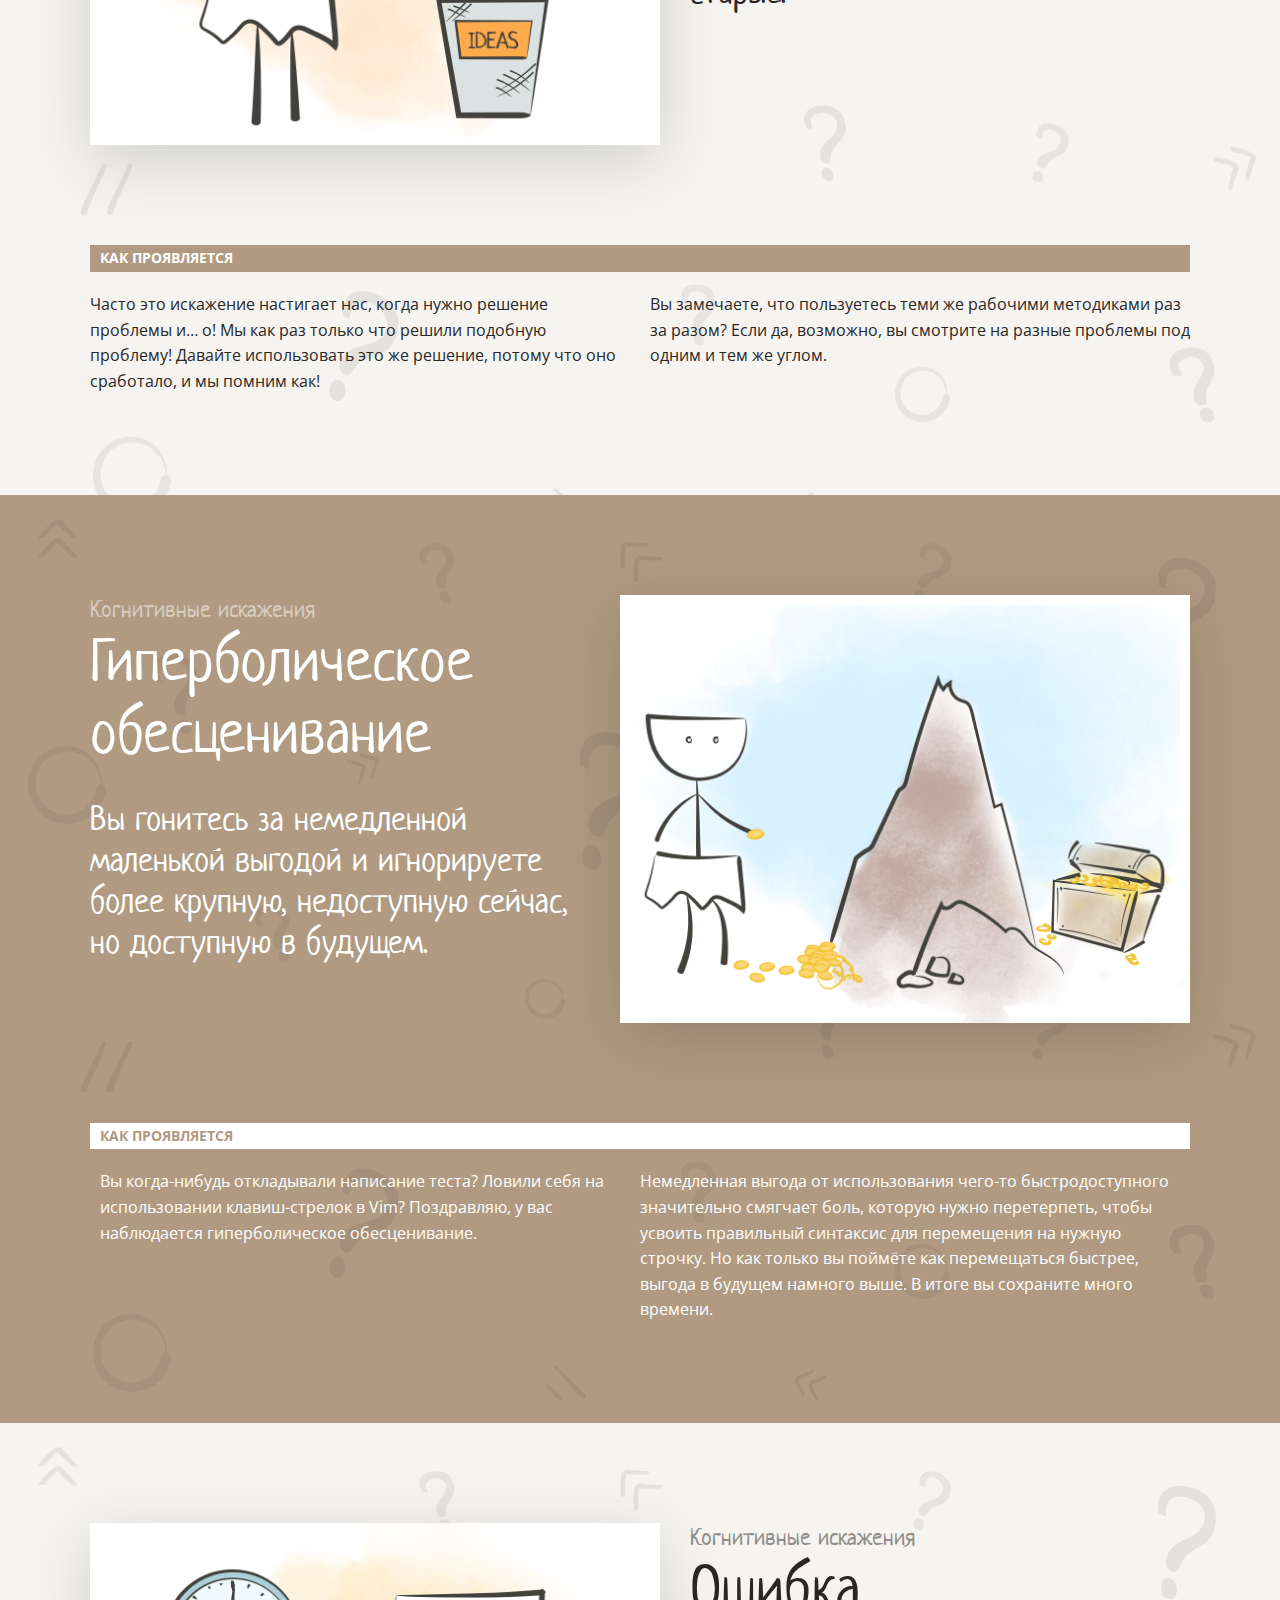
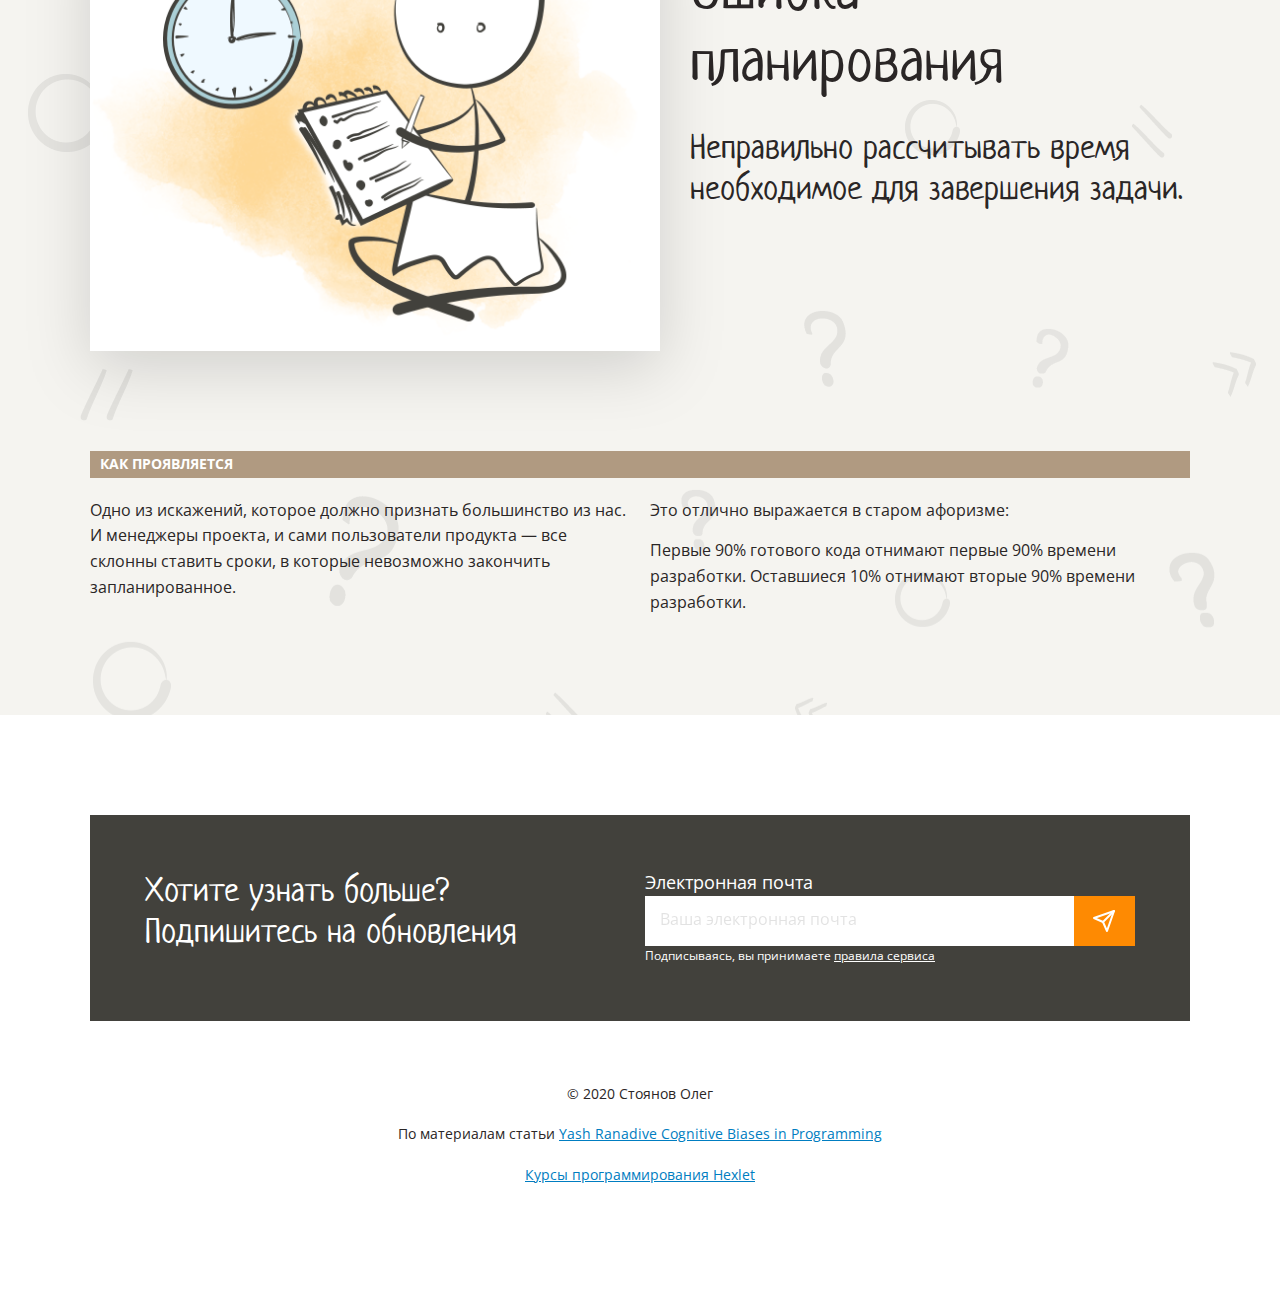
==== commit 5bb00cb7: "git" ====
--- a/src/index.html
+++ b/src/index.html
@@ -241,7 +241,7 @@
                 <div class="footer-inner-form">
                     <form action="" class="form-footer">
                         <label for="input-email" class="color-white f-weight-normal">Электронная почта</label>
-                        <div class="form-block mt-10">
+                        <div class="form-block">
                             <input class="pt-15 pb-15 pl-15" type="email" id="input-email"
                                 placeholder="Ваша электронная почта">
                             <button class="btn btn-footer bg-yellow btn-yellow-hover"></button>
--- a/src/styles/style.css
+++ b/src/styles/style.css
@@ -474,7 +474,7 @@
 }
 
 .block-img {
-   max-width: 580px;
+   max-width: 570px;
    filter: drop-shadow(0px 16px 32px rgba(0, 0, 0, 0.15));
 }
 
@@ -484,7 +484,7 @@
 }
 
 .block-col-r{
-   max-width: 490px;
+   max-width: 500px;
 }
 
 .block-sub-title {
@@ -546,16 +546,13 @@
 }
 
 .footer-inner-text{
-   max-width: 390px;
-}
-
-.footer-inner-form {
-   max-width: 390px;
+   max-width: 380px;
 }
 
 .form-footer{
    display: flex;
    flex-direction: column;
+   width: 490px;
 }
 
 .form-footer label{
@@ -569,7 +566,7 @@
 .form-block input{
    border: none;
    height: 50px;
-   width: 320px;
+   width:100%;
 }
 
 ::placeholder{
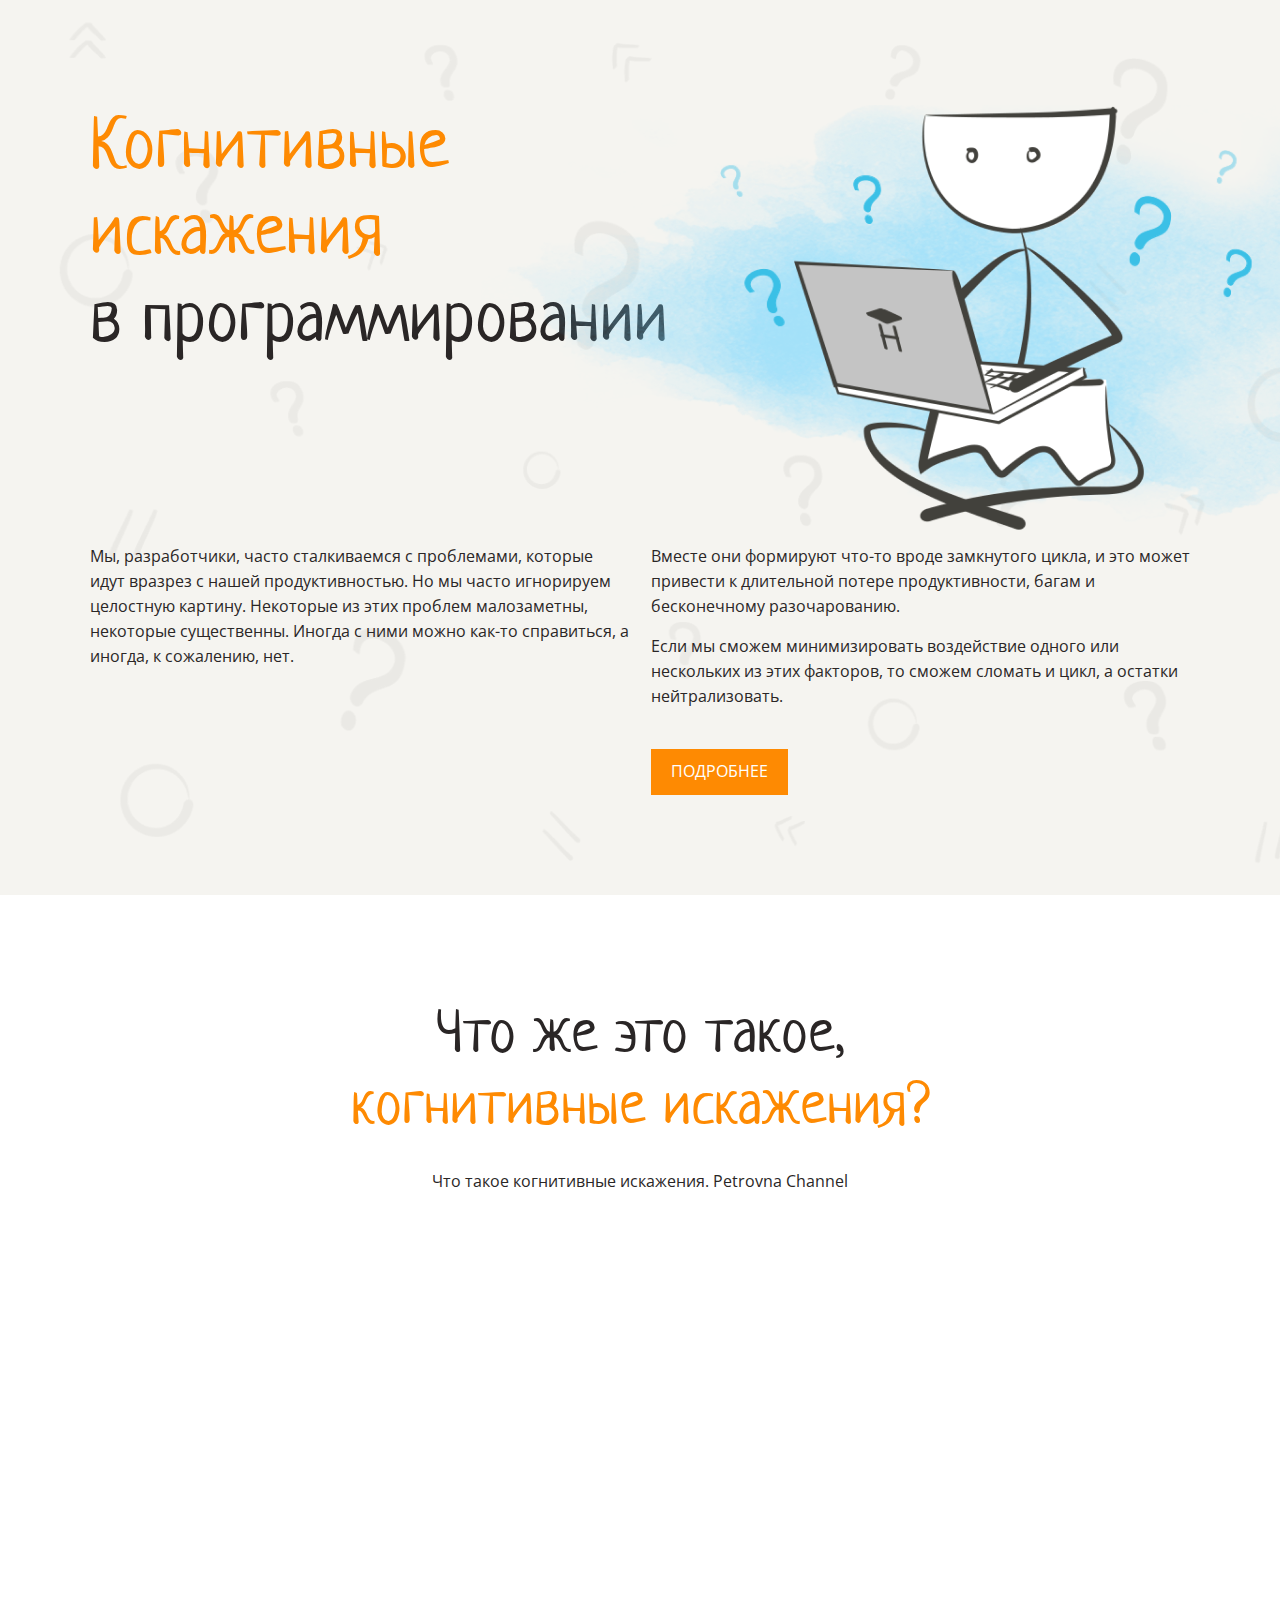
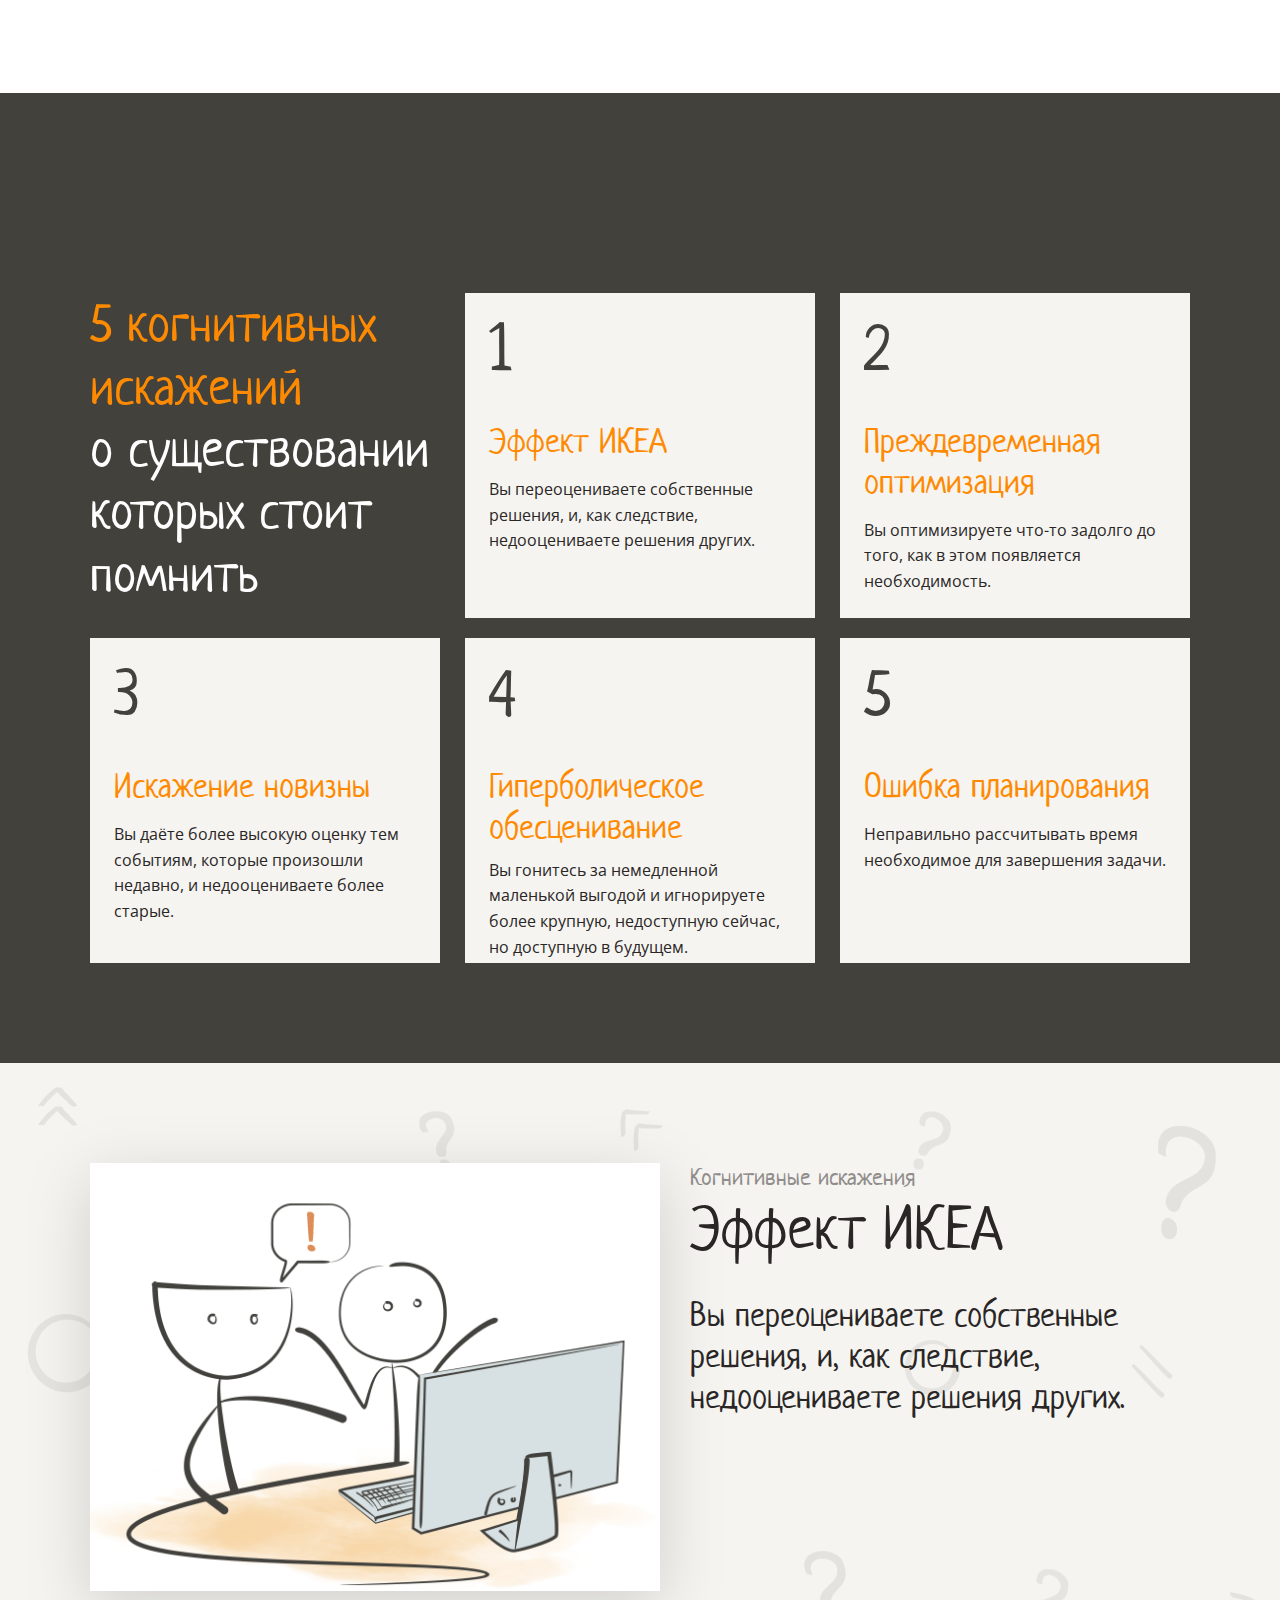
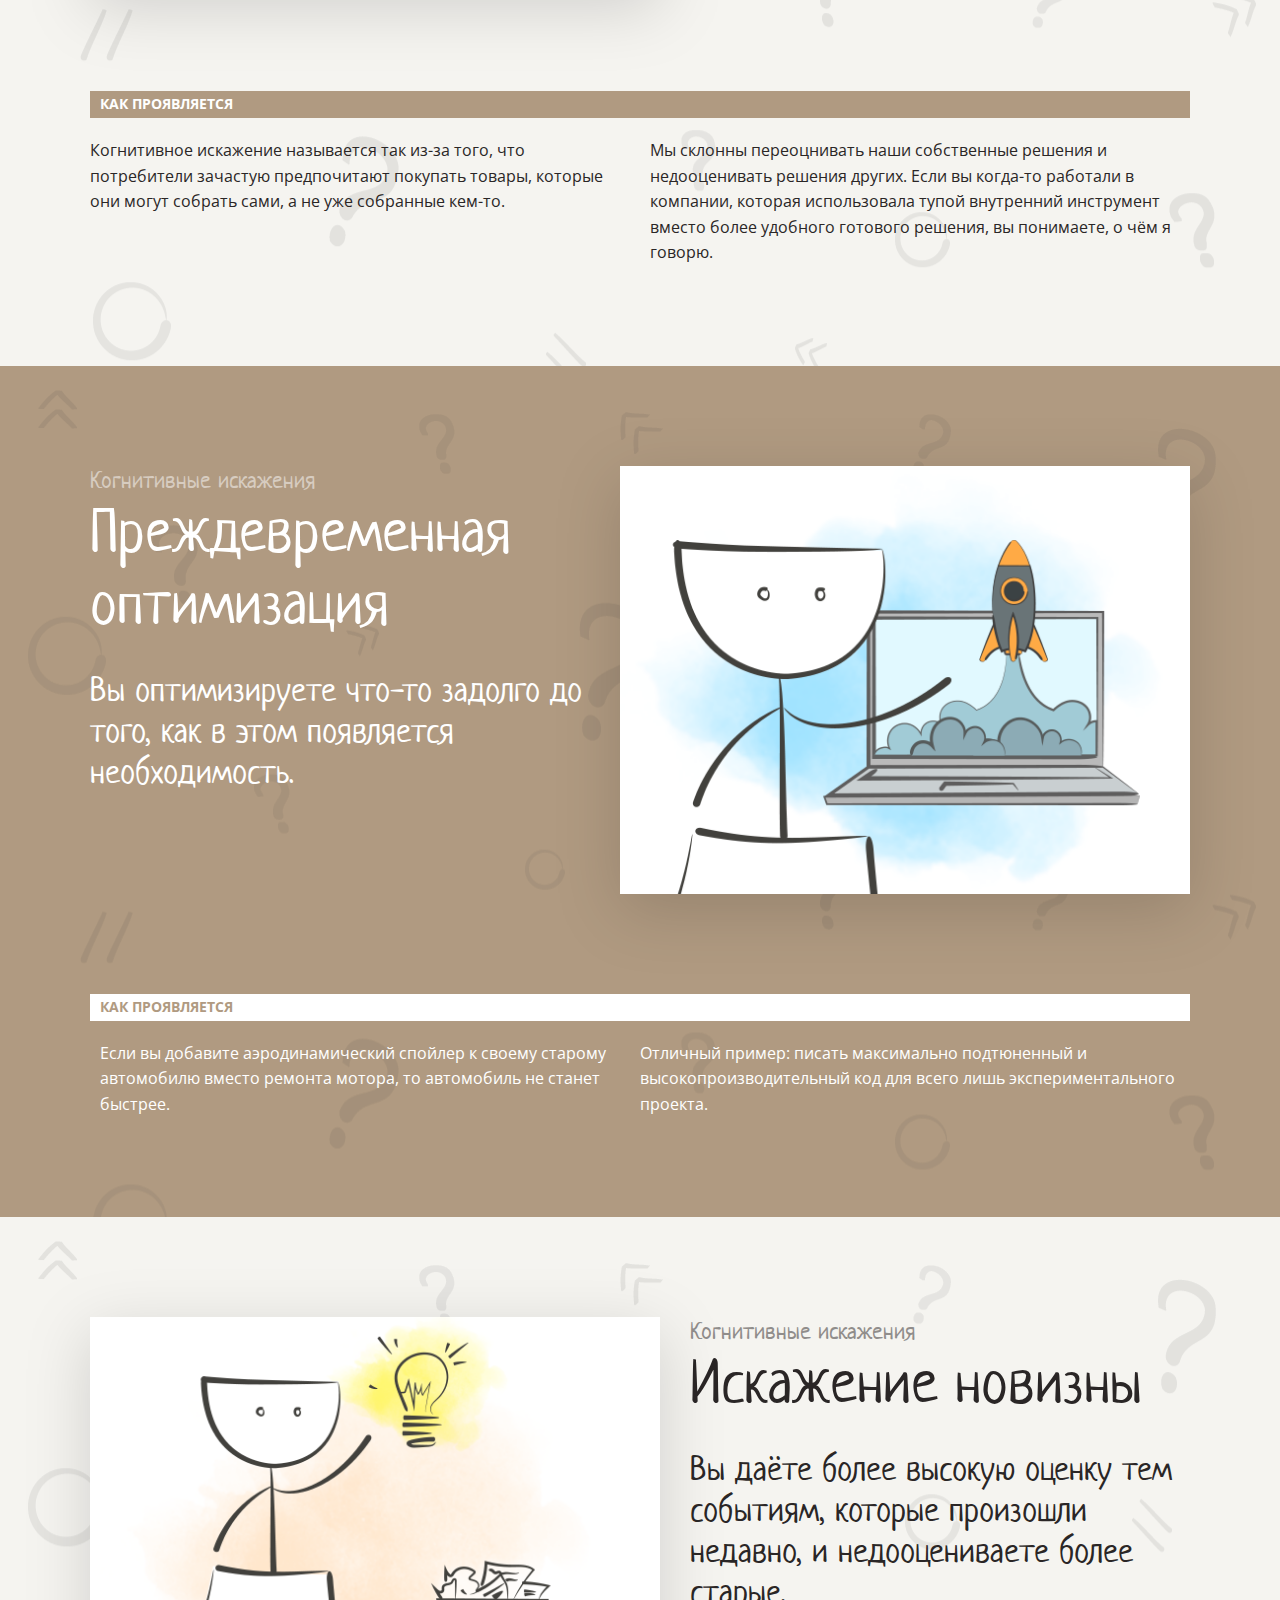
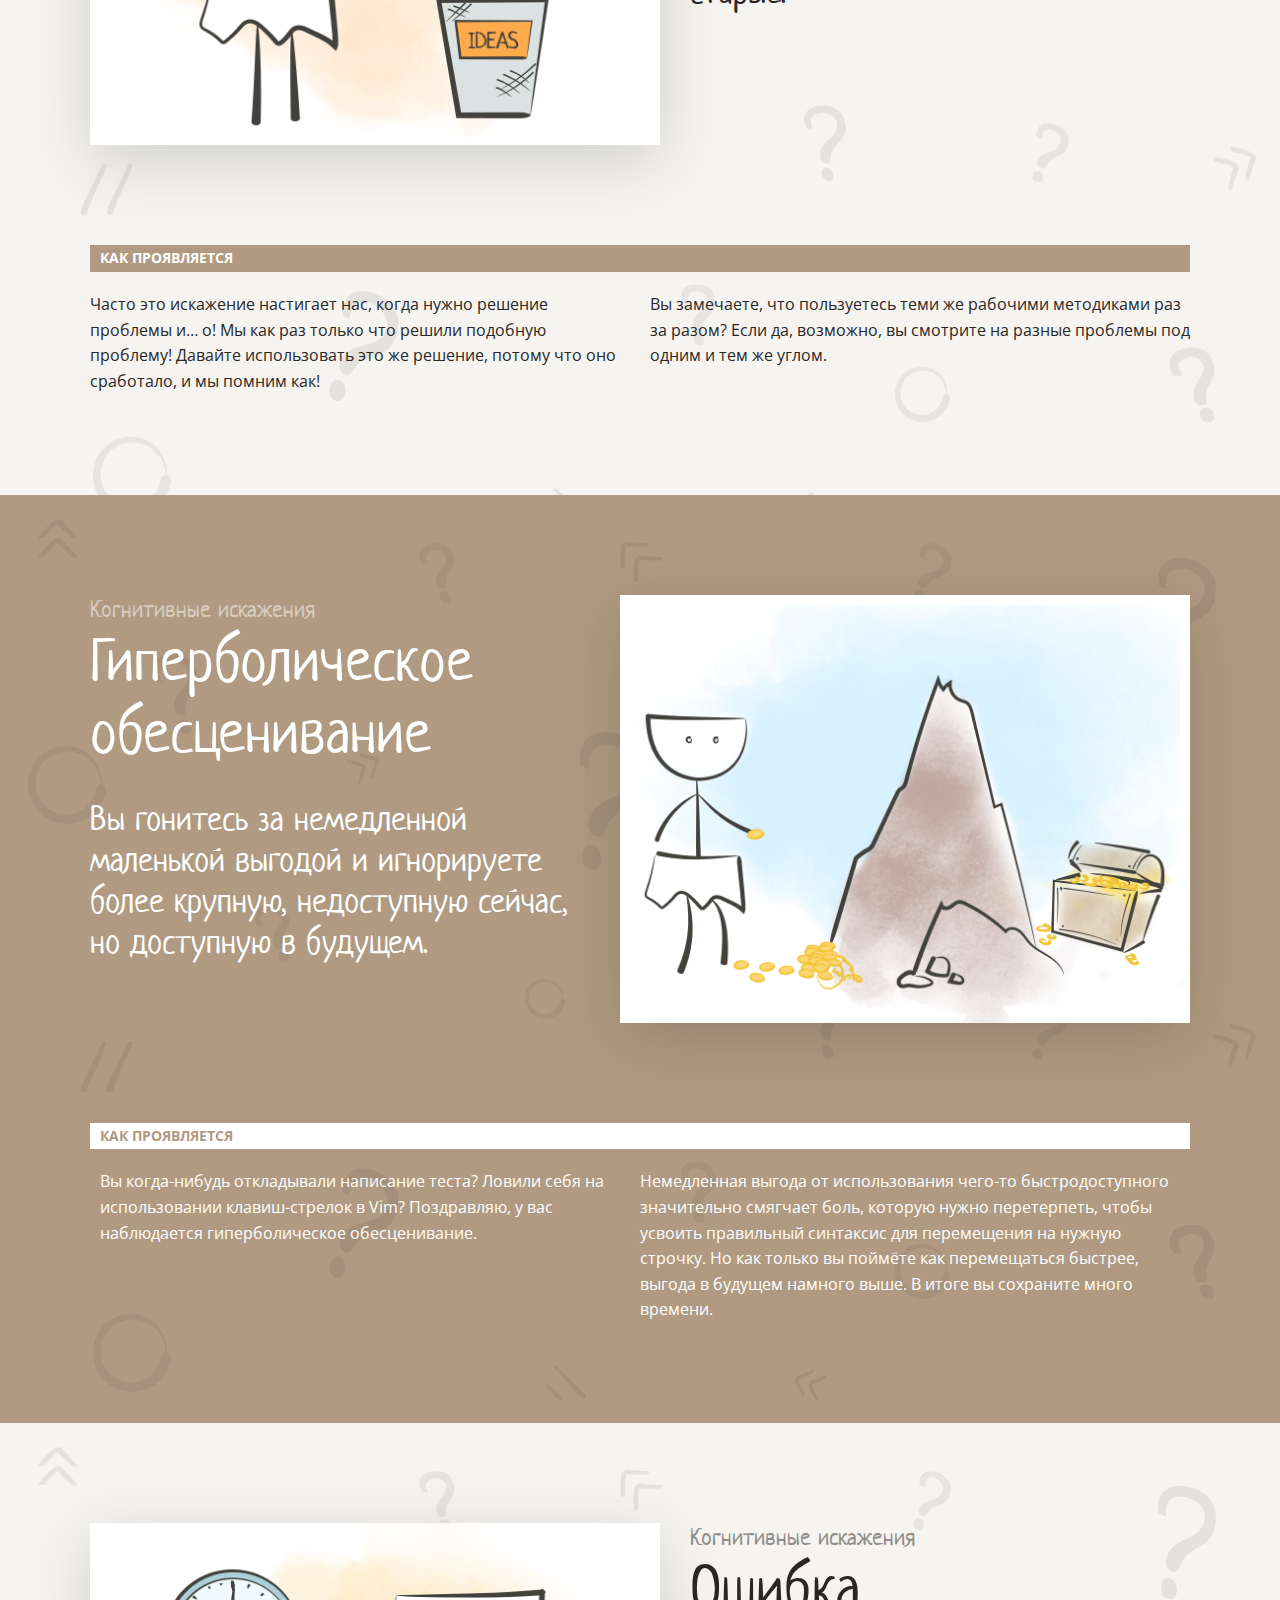
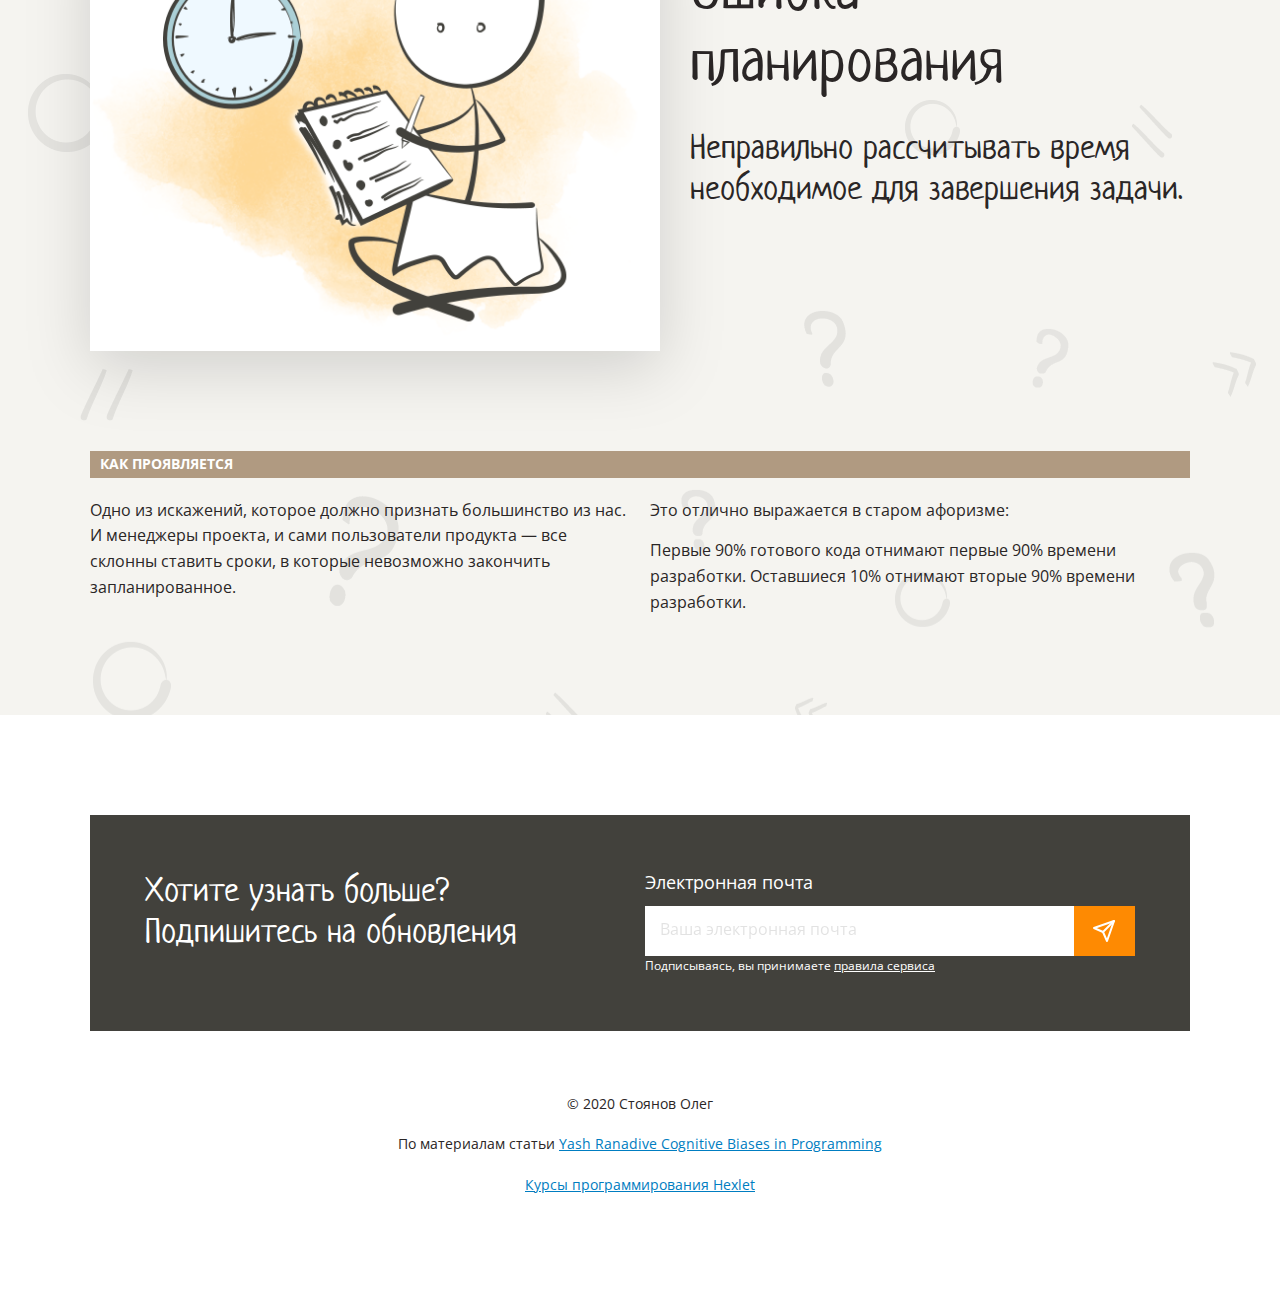
==== commit b4d387aa: "fixed styles" ====
--- a/src/index.html
+++ b/src/index.html
@@ -241,7 +241,7 @@
                 <div class="footer-inner-form">
                     <form action="" class="form-footer">
                         <label for="input-email" class="color-white f-weight-normal">Электронная почта</label>
-                        <div class="form-block">
+                        <div class="form-block mt-10">
                             <input class="pt-15 pb-15 pl-15" type="email" id="input-email"
                                 placeholder="Ваша электронная почта">
                             <button class="btn btn-footer bg-yellow btn-yellow-hover"></button>
--- a/src/styles/style.css
+++ b/src/styles/style.css
@@ -54,6 +54,7 @@
 }
 
 /* ================== color ================== */
+
 .color-white{
    color: var(--color-white);
 }
@@ -116,6 +117,7 @@
 }
 
 /* ================== margin ================== */
+
 .mt-10{
    margin-top: 10px;
 }
@@ -450,7 +452,6 @@
    color:var(--color-white);
 }
 
-
 /* ======= ikea-effect ======= */
 .heroy-bg{
    position: relative;
@@ -603,4 +604,4 @@
 .footer-bottom-link{
    color:#007DC1;
    text-decoration: underline;
-}
+}